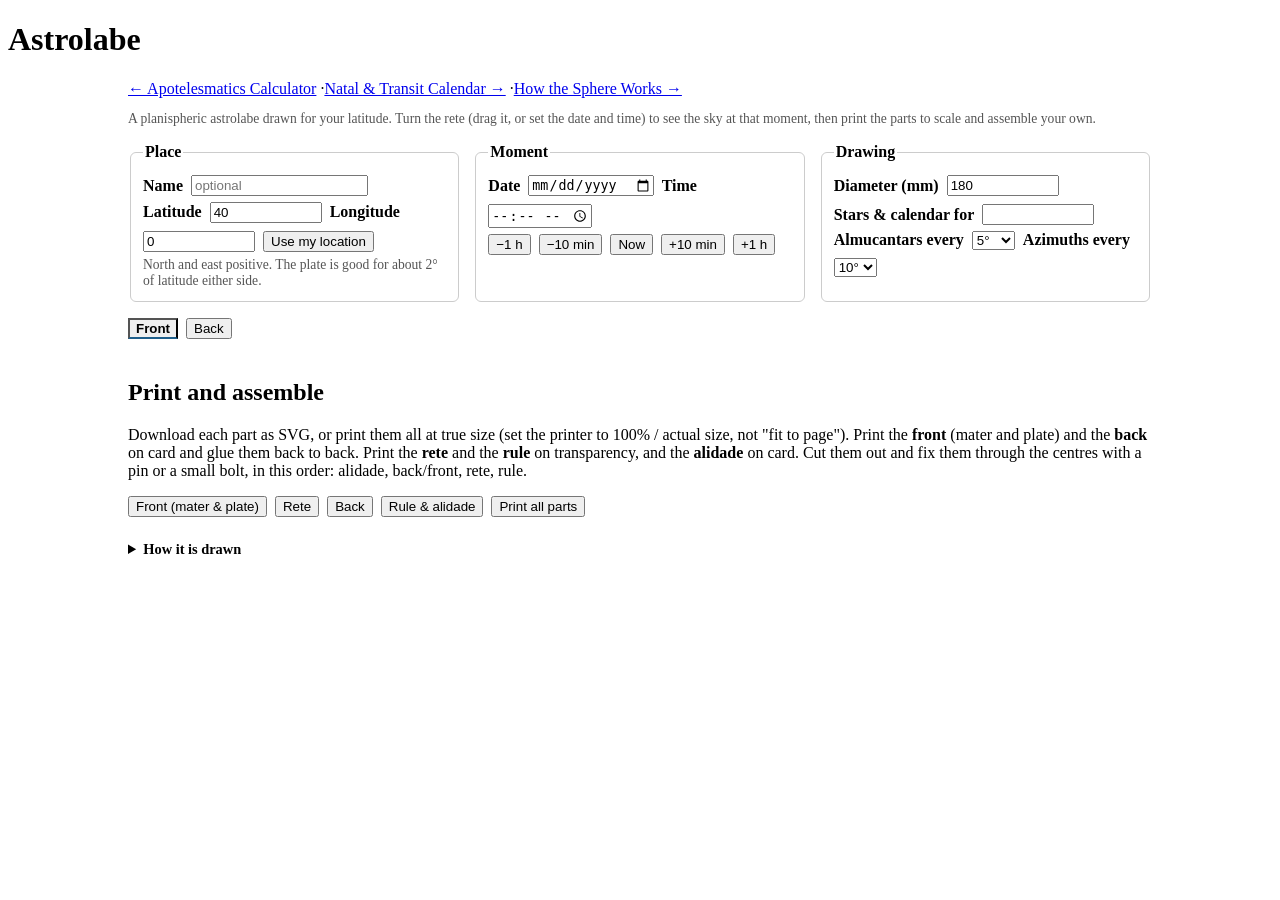
==== astrolabe/index.html @ bc403de6 "Publish site build" ====
<!DOCTYPE html><html lang="en" data-astro-cid-qzdxplf5><head><meta charset="utf-8"><meta name="viewport" content="width=device-width, initial-scale=1"><meta name="generator" content="Astro v7.1.6"><link rel="icon" type="image/svg+xml" href="/Apotelesmatics/icons/icon.svg"><link rel="icon" type="image/png" sizes="192x192" href="/Apotelesmatics/icons/icon-192.png"><link rel="apple-touch-icon" href="/Apotelesmatics/icons/apple-touch-icon.png"><link rel="manifest" href="/Apotelesmatics/manifest.webmanifest"><meta name="theme-color" content="#1e293b"><title>Astrolabe</title><style>.astrolabe-app[data-astro-cid-rc6bcdsf]{max-width:64rem;margin:0 auto;padding:0 1rem 2rem}.app-nav[data-astro-cid-rc6bcdsf]{margin-bottom:.75rem}.attribution[data-astro-cid-rc6bcdsf],.hint[data-astro-cid-rc6bcdsf]{color:#555;font-size:.85rem}#astrolabe-form[data-astro-cid-rc6bcdsf]{flex-wrap:wrap;gap:.75rem;margin:1rem 0;display:flex}fieldset[data-astro-cid-rc6bcdsf]{border:1px solid #ccc;border-radius:6px;flex:18rem;padding:.5rem .75rem}legend[data-astro-cid-rc6bcdsf]{font-weight:700}.field[data-astro-cid-rc6bcdsf]{flex-wrap:wrap;align-items:center;gap:.5rem;margin:.35rem 0;display:flex}.field[data-astro-cid-rc6bcdsf] label[data-astro-cid-rc6bcdsf]{font-weight:600}.field[data-astro-cid-rc6bcdsf] input[data-astro-cid-rc6bcdsf][type=number]{width:6.5rem}.hint[data-astro-cid-rc6bcdsf]{margin:.25rem 0}.viewer[data-astro-cid-rc6bcdsf]{grid-template-columns:minmax(0,1fr) 15rem;align-items:start;gap:1rem;display:grid}.view-tabs[data-astro-cid-rc6bcdsf]{grid-column:1/-1;gap:.5rem;display:flex}.view-tabs[data-astro-cid-rc6bcdsf] button[data-astro-cid-rc6bcdsf][aria-selected=true]{border-bottom:2px solid #1f5f8b;font-weight:700}#astrolabe-mount[data-astro-cid-rc6bcdsf]{touch-action:none;max-width:100%}#astrolabe-mount[data-astro-cid-rc6bcdsf] svg{width:100%;height:auto;display:block}#astrolabe-mount[data-astro-cid-rc6bcdsf]{cursor:grab}#readout[data-astro-cid-rc6bcdsf]{margin:0;font-size:.9rem}#readout[data-astro-cid-rc6bcdsf] dt{margin-top:.4rem;font-weight:600}#readout[data-astro-cid-rc6bcdsf] dd{margin:0;font-family:monospace}@media (width<=48rem){.viewer[data-astro-cid-rc6bcdsf]{grid-template-columns:1fr}}.downloads[data-astro-cid-rc6bcdsf]{margin-top:1.5rem}.method-notes[data-astro-cid-rc6bcdsf]{margin-top:1.5rem;font-size:.9rem}.method-notes[data-astro-cid-rc6bcdsf] summary[data-astro-cid-rc6bcdsf]{cursor:pointer;font-weight:600}#print-mount[data-astro-cid-rc6bcdsf]{display:none}@media print{.astrolabe-app[data-astro-cid-rc6bcdsf]>[data-astro-cid-rc6bcdsf]:not(#print-mount){display:none!important}#print-mount[data-astro-cid-rc6bcdsf]{display:block}#print-mount[data-astro-cid-rc6bcdsf] .print-page{break-after:page;justify-content:center;display:flex}body>h1[data-astro-cid-qzdxplf5]{display:none}}
.app-updates-bar[data-astro-cid-t7mwtut6]{z-index:1000;color:#fff;background:#1e293b;border-radius:8px;align-items:center;gap:12px;max-width:calc(100vw - 32px);padding:10px 14px;font-size:.95rem;display:flex;position:fixed;bottom:16px;left:50%;transform:translate(-50%);box-shadow:0 4px 16px #00000040}.app-updates-bar[data-astro-cid-t7mwtut6][hidden]{display:none}.app-updates-bar[data-astro-cid-t7mwtut6] button[data-astro-cid-t7mwtut6]{cursor:pointer;font:inherit;border:none;border-radius:6px;padding:6px 12px}#app-updates-action[data-astro-cid-t7mwtut6]{color:#1e293b;background:#e8c468;font-weight:600}#app-updates-dismiss[data-astro-cid-t7mwtut6]{color:#fff;background:0 0;padding:2px 6px;font-size:1.2rem;line-height:1}@media print{.app-updates-bar[data-astro-cid-t7mwtut6]{display:none}}
</style></head><body data-astro-cid-qzdxplf5><h1 data-astro-cid-qzdxplf5>Astrolabe</h1><div class="astrolabe-app" data-astro-cid-rc6bcdsf><nav class="app-nav" data-astro-cid-rc6bcdsf><a href="/Apotelesmatics/" data-astro-cid-rc6bcdsf>&larr; Apotelesmatics Calculator</a> ·<a href="/Apotelesmatics/calendar/" data-astro-cid-rc6bcdsf>Natal &amp; Transit Calendar &rarr;</a> ·<a href="/Apotelesmatics/models/" data-astro-cid-rc6bcdsf>How the Sphere Works &rarr;</a></nav><p class="attribution" data-astro-cid-rc6bcdsf>A planispheric astrolabe drawn for your latitude. Turn the rete (drag it, or set the date and time) to see the sky at that moment, then print the parts to scale and assemble your own.</p><form id="astrolabe-form" data-astro-cid-rc6bcdsf><fieldset data-astro-cid-rc6bcdsf><legend data-astro-cid-rc6bcdsf>Place</legend><div class="field" data-astro-cid-rc6bcdsf><label for="place-label" data-astro-cid-rc6bcdsf>Name</label><input type="text" id="place-label" maxlength="40" placeholder="optional" data-astro-cid-rc6bcdsf></div><div class="field" data-astro-cid-rc6bcdsf><label for="latitude" data-astro-cid-rc6bcdsf>Latitude</label><input type="number" id="latitude" min="-75" max="75" step="0.01" value="40" data-astro-cid-rc6bcdsf><label for="longitude" data-astro-cid-rc6bcdsf>Longitude</label><input type="number" id="longitude" min="-180" max="180" step="0.01" value="0" data-astro-cid-rc6bcdsf><button type="button" id="geolocate-btn" data-astro-cid-rc6bcdsf>Use my location</button></div><p class="hint" data-astro-cid-rc6bcdsf>North and east positive. The plate is good for about 2&deg; of latitude either side.</p></fieldset><fieldset data-astro-cid-rc6bcdsf><legend data-astro-cid-rc6bcdsf>Moment</legend><div class="field" data-astro-cid-rc6bcdsf><label for="date-input" data-astro-cid-rc6bcdsf>Date</label><input type="date" id="date-input" data-astro-cid-rc6bcdsf><label for="time-input" data-astro-cid-rc6bcdsf>Time</label><input type="time" id="time-input" step="60" data-astro-cid-rc6bcdsf></div><div class="field" data-astro-cid-rc6bcdsf><button type="button" data-step="-60" data-astro-cid-rc6bcdsf>&minus;1 h</button><button type="button" data-step="-10" data-astro-cid-rc6bcdsf>&minus;10 min</button><button type="button" id="now-btn" data-astro-cid-rc6bcdsf>Now</button><button type="button" data-step="10" data-astro-cid-rc6bcdsf>+10 min</button><button type="button" data-step="60" data-astro-cid-rc6bcdsf>+1 h</button></div><p id="zone-note" class="hint" data-astro-cid-rc6bcdsf></p></fieldset><fieldset data-astro-cid-rc6bcdsf><legend data-astro-cid-rc6bcdsf>Drawing</legend><div class="field" data-astro-cid-rc6bcdsf><label for="diameter" data-astro-cid-rc6bcdsf>Diameter (mm)</label><input type="number" id="diameter" min="100" max="400" step="10" value="180" data-astro-cid-rc6bcdsf><label for="epoch-year" data-astro-cid-rc6bcdsf>Stars &amp; calendar for</label><input type="number" id="epoch-year" min="1" max="9999" step="1" data-astro-cid-rc6bcdsf></div><div class="field" data-astro-cid-rc6bcdsf><label for="almucantar-step" data-astro-cid-rc6bcdsf>Almucantars every</label><select id="almucantar-step" data-astro-cid-rc6bcdsf><option value="2" data-astro-cid-rc6bcdsf>2&deg;</option><option value="5" selected data-astro-cid-rc6bcdsf>5&deg;</option><option value="10" data-astro-cid-rc6bcdsf>10&deg;</option></select><label for="azimuth-step" data-astro-cid-rc6bcdsf>Azimuths every</label><select id="azimuth-step" data-astro-cid-rc6bcdsf><option value="5" data-astro-cid-rc6bcdsf>5&deg;</option><option value="10" selected data-astro-cid-rc6bcdsf>10&deg;</option><option value="15" data-astro-cid-rc6bcdsf>15&deg;</option></select></div></fieldset></form><div class="viewer" data-astro-cid-rc6bcdsf><div class="view-tabs" role="tablist" data-astro-cid-rc6bcdsf><button type="button" role="tab" id="tab-front" aria-selected="true" data-astro-cid-rc6bcdsf>Front</button><button type="button" role="tab" id="tab-back" aria-selected="false" data-astro-cid-rc6bcdsf>Back</button></div><div id="astrolabe-mount" aria-label="Astrolabe" data-astro-cid-rc6bcdsf></div><dl id="readout" data-astro-cid-rc6bcdsf></dl></div><section class="downloads" data-astro-cid-rc6bcdsf><h2 data-astro-cid-rc6bcdsf>Print and assemble</h2><p data-astro-cid-rc6bcdsf>Download each part as SVG, or print them all at true size (set the printer to 100% / actual size, not "fit to page"). Print the <strong data-astro-cid-rc6bcdsf>front</strong> (mater and plate) and the <strong data-astro-cid-rc6bcdsf>back</strong> on card and glue them back to back. Print the <strong data-astro-cid-rc6bcdsf>rete</strong> and the <strong data-astro-cid-rc6bcdsf>rule</strong> on transparency, and the <strong data-astro-cid-rc6bcdsf>alidade</strong> on card. Cut them out and fix them through the centres with a pin or a small bolt, in this order: alidade, back/front, rete, rule.</p><div class="field" data-astro-cid-rc6bcdsf><button type="button" data-part="front" data-astro-cid-rc6bcdsf>Front (mater &amp; plate)</button><button type="button" data-part="rete" data-astro-cid-rc6bcdsf>Rete</button><button type="button" data-part="back" data-astro-cid-rc6bcdsf>Back</button><button type="button" data-part="rule" data-astro-cid-rc6bcdsf>Rule &amp; alidade</button><button type="button" id="print-btn" data-astro-cid-rc6bcdsf>Print all parts</button></div></section><details class="method-notes" data-astro-cid-rc6bcdsf><summary data-astro-cid-rc6bcdsf>How it is drawn</summary><p data-astro-cid-rc6bcdsf>The sky is projected stereographically from the pole you cannot see onto the plane of the equator, as on historical astrolabes: circles stay circles and angles are kept. The plate's edge is the tropic farthest from your pole. On it are the horizon, almucantars (circles of equal altitude), azimuths numbered from north through east, the twilight lines (Sun 6&deg;, 12&deg; and 18&deg; down), and below the horizon the unequal (planetary) hours, traced exactly, not with the classical three-point circles. The limb is marked in hours (noon at the top) and degrees.</p><p data-astro-cid-rc6bcdsf>The rete carries the ecliptic, graduated in longitude and in the Sun's dates for the chosen year, a right-ascension rim, and the traditional fixed stars (the stars of medieval retes and of astrology; the royal and Behenian stars in bold) from the Yale Bright Star Catalogue, carried to the chosen year by proper motion and precession. Southern latitudes get the mirror-image southern astrolabe. The back has an altitude scale, the zodiac and a calendar for the chosen year (the alidade across a date shows the Sun's degree), and a shadow square.</p></details><div id="print-mount" aria-hidden="true" data-astro-cid-rc6bcdsf></div></div><script type="module" src="/Apotelesmatics/_astro/AstrolabeApp.astro_astro_type_script_index_0_lang.BVgfFVw3.js"></script><div id="app-updates-bar" class="app-updates-bar" hidden data-astro-cid-t7mwtut6><span id="app-updates-message" data-astro-cid-t7mwtut6></span><button type="button" id="app-updates-action" data-astro-cid-t7mwtut6></button><button type="button" id="app-updates-dismiss" aria-label="Dismiss" data-astro-cid-t7mwtut6>&times;</button></div><script type="module">var e=document.getElementById(`app-updates-bar`),t=document.getElementById(`app-updates-message`),n=document.getElementById(`app-updates-action`),r=document.getElementById(`app-updates-dismiss`),i=null;function a(r,a,o){t.textContent=r,n.textContent=a,i=o,e.hidden=!1}if(n.addEventListener(`click`,()=>i?.()),r.addEventListener(`click`,()=>{e.hidden=!0}),window.addEventListener(`beforeinstallprompt`,t=>{t.preventDefault();let n=t;a(`Install Apotelesmatics Calculator to use it offline.`,`Install`,()=>{e.hidden=!0,n.prompt()})}),`serviceWorker`in navigator){let e=`/Apotelesmatics/`.replace(/\/?$/,`/`),t=!!navigator.serviceWorker.controller,n=!1;navigator.serviceWorker.addEventListener(`controllerchange`,()=>{!t||n||(n=!0,location.reload())});function r(e){a(`A new version has been downloaded.`,`Reload to update`,()=>e.postMessage(`skipWaiting`))}navigator.serviceWorker.register(`${e}sw.js`,{scope:e}).then(e=>{e.waiting&&t&&r(e.waiting),e.addEventListener(`updatefound`,()=>{let t=e.installing;t?.addEventListener(`statechange`,()=>{t.state===`installed`&&navigator.serviceWorker.controller&&r(t)})}),setInterval(()=>e.update().catch(()=>{}),36e5)}).catch(()=>{})}</script></body></html>
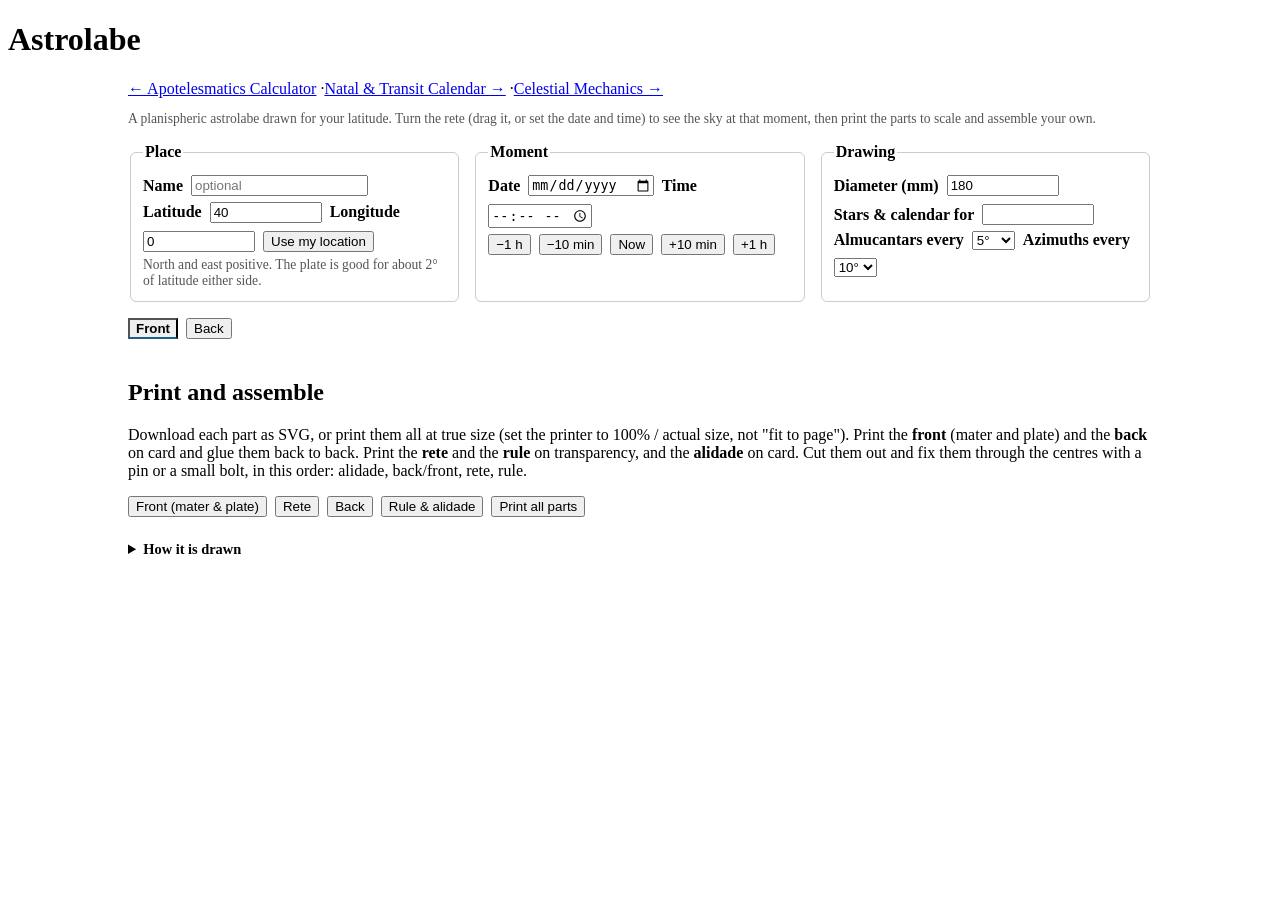
==== commit a19df7b2: "Publish site build" ====
--- a/astrolabe/index.html
+++ b/astrolabe/index.html
@@ -1,3 +1,3 @@
 <!DOCTYPE html><html lang="en" data-astro-cid-qzdxplf5><head><meta charset="utf-8"><meta name="viewport" content="width=device-width, initial-scale=1"><meta name="generator" content="Astro v7.1.6"><link rel="icon" type="image/svg+xml" href="/Apotelesmatics/icons/icon.svg"><link rel="icon" type="image/png" sizes="192x192" href="/Apotelesmatics/icons/icon-192.png"><link rel="apple-touch-icon" href="/Apotelesmatics/icons/apple-touch-icon.png"><link rel="manifest" href="/Apotelesmatics/manifest.webmanifest"><meta name="theme-color" content="#1e293b"><title>Astrolabe</title><style>.astrolabe-app[data-astro-cid-rc6bcdsf]{max-width:64rem;margin:0 auto;padding:0 1rem 2rem}.app-nav[data-astro-cid-rc6bcdsf]{margin-bottom:.75rem}.attribution[data-astro-cid-rc6bcdsf],.hint[data-astro-cid-rc6bcdsf]{color:#555;font-size:.85rem}#astrolabe-form[data-astro-cid-rc6bcdsf]{flex-wrap:wrap;gap:.75rem;margin:1rem 0;display:flex}fieldset[data-astro-cid-rc6bcdsf]{border:1px solid #ccc;border-radius:6px;flex:18rem;padding:.5rem .75rem}legend[data-astro-cid-rc6bcdsf]{font-weight:700}.field[data-astro-cid-rc6bcdsf]{flex-wrap:wrap;align-items:center;gap:.5rem;margin:.35rem 0;display:flex}.field[data-astro-cid-rc6bcdsf] label[data-astro-cid-rc6bcdsf]{font-weight:600}.field[data-astro-cid-rc6bcdsf] input[data-astro-cid-rc6bcdsf][type=number]{width:6.5rem}.hint[data-astro-cid-rc6bcdsf]{margin:.25rem 0}.viewer[data-astro-cid-rc6bcdsf]{grid-template-columns:minmax(0,1fr) 15rem;align-items:start;gap:1rem;display:grid}.view-tabs[data-astro-cid-rc6bcdsf]{grid-column:1/-1;gap:.5rem;display:flex}.view-tabs[data-astro-cid-rc6bcdsf] button[data-astro-cid-rc6bcdsf][aria-selected=true]{border-bottom:2px solid #1f5f8b;font-weight:700}#astrolabe-mount[data-astro-cid-rc6bcdsf]{touch-action:none;max-width:100%}#astrolabe-mount[data-astro-cid-rc6bcdsf] svg{width:100%;height:auto;display:block}#astrolabe-mount[data-astro-cid-rc6bcdsf]{cursor:grab}#readout[data-astro-cid-rc6bcdsf]{margin:0;font-size:.9rem}#readout[data-astro-cid-rc6bcdsf] dt{margin-top:.4rem;font-weight:600}#readout[data-astro-cid-rc6bcdsf] dd{margin:0;font-family:monospace}@media (width<=48rem){.viewer[data-astro-cid-rc6bcdsf]{grid-template-columns:1fr}}.downloads[data-astro-cid-rc6bcdsf]{margin-top:1.5rem}.method-notes[data-astro-cid-rc6bcdsf]{margin-top:1.5rem;font-size:.9rem}.method-notes[data-astro-cid-rc6bcdsf] summary[data-astro-cid-rc6bcdsf]{cursor:pointer;font-weight:600}#print-mount[data-astro-cid-rc6bcdsf]{display:none}@media print{.astrolabe-app[data-astro-cid-rc6bcdsf]>[data-astro-cid-rc6bcdsf]:not(#print-mount){display:none!important}#print-mount[data-astro-cid-rc6bcdsf]{display:block}#print-mount[data-astro-cid-rc6bcdsf] .print-page{break-after:page;justify-content:center;display:flex}body>h1[data-astro-cid-qzdxplf5]{display:none}}
 .app-updates-bar[data-astro-cid-t7mwtut6]{z-index:1000;color:#fff;background:#1e293b;border-radius:8px;align-items:center;gap:12px;max-width:calc(100vw - 32px);padding:10px 14px;font-size:.95rem;display:flex;position:fixed;bottom:16px;left:50%;transform:translate(-50%);box-shadow:0 4px 16px #00000040}.app-updates-bar[data-astro-cid-t7mwtut6][hidden]{display:none}.app-updates-bar[data-astro-cid-t7mwtut6] button[data-astro-cid-t7mwtut6]{cursor:pointer;font:inherit;border:none;border-radius:6px;padding:6px 12px}#app-updates-action[data-astro-cid-t7mwtut6]{color:#1e293b;background:#e8c468;font-weight:600}#app-updates-dismiss[data-astro-cid-t7mwtut6]{color:#fff;background:0 0;padding:2px 6px;font-size:1.2rem;line-height:1}@media print{.app-updates-bar[data-astro-cid-t7mwtut6]{display:none}}
-</style></head><body data-astro-cid-qzdxplf5><h1 data-astro-cid-qzdxplf5>Astrolabe</h1><div class="astrolabe-app" data-astro-cid-rc6bcdsf><nav class="app-nav" data-astro-cid-rc6bcdsf><a href="/Apotelesmatics/" data-astro-cid-rc6bcdsf>&larr; Apotelesmatics Calculator</a> ·<a href="/Apotelesmatics/calendar/" data-astro-cid-rc6bcdsf>Natal &amp; Transit Calendar &rarr;</a> ·<a href="/Apotelesmatics/models/" data-astro-cid-rc6bcdsf>How the Sphere Works &rarr;</a></nav><p class="attribution" data-astro-cid-rc6bcdsf>A planispheric astrolabe drawn for your latitude. Turn the rete (drag it, or set the date and time) to see the sky at that moment, then print the parts to scale and assemble your own.</p><form id="astrolabe-form" data-astro-cid-rc6bcdsf><fieldset data-astro-cid-rc6bcdsf><legend data-astro-cid-rc6bcdsf>Place</legend><div class="field" data-astro-cid-rc6bcdsf><label for="place-label" data-astro-cid-rc6bcdsf>Name</label><input type="text" id="place-label" maxlength="40" placeholder="optional" data-astro-cid-rc6bcdsf></div><div class="field" data-astro-cid-rc6bcdsf><label for="latitude" data-astro-cid-rc6bcdsf>Latitude</label><input type="number" id="latitude" min="-75" max="75" step="0.01" value="40" data-astro-cid-rc6bcdsf><label for="longitude" data-astro-cid-rc6bcdsf>Longitude</label><input type="number" id="longitude" min="-180" max="180" step="0.01" value="0" data-astro-cid-rc6bcdsf><button type="button" id="geolocate-btn" data-astro-cid-rc6bcdsf>Use my location</button></div><p class="hint" data-astro-cid-rc6bcdsf>North and east positive. The plate is good for about 2&deg; of latitude either side.</p></fieldset><fieldset data-astro-cid-rc6bcdsf><legend data-astro-cid-rc6bcdsf>Moment</legend><div class="field" data-astro-cid-rc6bcdsf><label for="date-input" data-astro-cid-rc6bcdsf>Date</label><input type="date" id="date-input" data-astro-cid-rc6bcdsf><label for="time-input" data-astro-cid-rc6bcdsf>Time</label><input type="time" id="time-input" step="60" data-astro-cid-rc6bcdsf></div><div class="field" data-astro-cid-rc6bcdsf><button type="button" data-step="-60" data-astro-cid-rc6bcdsf>&minus;1 h</button><button type="button" data-step="-10" data-astro-cid-rc6bcdsf>&minus;10 min</button><button type="button" id="now-btn" data-astro-cid-rc6bcdsf>Now</button><button type="button" data-step="10" data-astro-cid-rc6bcdsf>+10 min</button><button type="button" data-step="60" data-astro-cid-rc6bcdsf>+1 h</button></div><p id="zone-note" class="hint" data-astro-cid-rc6bcdsf></p></fieldset><fieldset data-astro-cid-rc6bcdsf><legend data-astro-cid-rc6bcdsf>Drawing</legend><div class="field" data-astro-cid-rc6bcdsf><label for="diameter" data-astro-cid-rc6bcdsf>Diameter (mm)</label><input type="number" id="diameter" min="100" max="400" step="10" value="180" data-astro-cid-rc6bcdsf><label for="epoch-year" data-astro-cid-rc6bcdsf>Stars &amp; calendar for</label><input type="number" id="epoch-year" min="1" max="9999" step="1" data-astro-cid-rc6bcdsf></div><div class="field" data-astro-cid-rc6bcdsf><label for="almucantar-step" data-astro-cid-rc6bcdsf>Almucantars every</label><select id="almucantar-step" data-astro-cid-rc6bcdsf><option value="2" data-astro-cid-rc6bcdsf>2&deg;</option><option value="5" selected data-astro-cid-rc6bcdsf>5&deg;</option><option value="10" data-astro-cid-rc6bcdsf>10&deg;</option></select><label for="azimuth-step" data-astro-cid-rc6bcdsf>Azimuths every</label><select id="azimuth-step" data-astro-cid-rc6bcdsf><option value="5" data-astro-cid-rc6bcdsf>5&deg;</option><option value="10" selected data-astro-cid-rc6bcdsf>10&deg;</option><option value="15" data-astro-cid-rc6bcdsf>15&deg;</option></select></div></fieldset></form><div class="viewer" data-astro-cid-rc6bcdsf><div class="view-tabs" role="tablist" data-astro-cid-rc6bcdsf><button type="button" role="tab" id="tab-front" aria-selected="true" data-astro-cid-rc6bcdsf>Front</button><button type="button" role="tab" id="tab-back" aria-selected="false" data-astro-cid-rc6bcdsf>Back</button></div><div id="astrolabe-mount" aria-label="Astrolabe" data-astro-cid-rc6bcdsf></div><dl id="readout" data-astro-cid-rc6bcdsf></dl></div><section class="downloads" data-astro-cid-rc6bcdsf><h2 data-astro-cid-rc6bcdsf>Print and assemble</h2><p data-astro-cid-rc6bcdsf>Download each part as SVG, or print them all at true size (set the printer to 100% / actual size, not "fit to page"). Print the <strong data-astro-cid-rc6bcdsf>front</strong> (mater and plate) and the <strong data-astro-cid-rc6bcdsf>back</strong> on card and glue them back to back. Print the <strong data-astro-cid-rc6bcdsf>rete</strong> and the <strong data-astro-cid-rc6bcdsf>rule</strong> on transparency, and the <strong data-astro-cid-rc6bcdsf>alidade</strong> on card. Cut them out and fix them through the centres with a pin or a small bolt, in this order: alidade, back/front, rete, rule.</p><div class="field" data-astro-cid-rc6bcdsf><button type="button" data-part="front" data-astro-cid-rc6bcdsf>Front (mater &amp; plate)</button><button type="button" data-part="rete" data-astro-cid-rc6bcdsf>Rete</button><button type="button" data-part="back" data-astro-cid-rc6bcdsf>Back</button><button type="button" data-part="rule" data-astro-cid-rc6bcdsf>Rule &amp; alidade</button><button type="button" id="print-btn" data-astro-cid-rc6bcdsf>Print all parts</button></div></section><details class="method-notes" data-astro-cid-rc6bcdsf><summary data-astro-cid-rc6bcdsf>How it is drawn</summary><p data-astro-cid-rc6bcdsf>The sky is projected stereographically from the pole you cannot see onto the plane of the equator, as on historical astrolabes: circles stay circles and angles are kept. The plate's edge is the tropic farthest from your pole. On it are the horizon, almucantars (circles of equal altitude), azimuths numbered from north through east, the twilight lines (Sun 6&deg;, 12&deg; and 18&deg; down), and below the horizon the unequal (planetary) hours, traced exactly, not with the classical three-point circles. The limb is marked in hours (noon at the top) and degrees.</p><p data-astro-cid-rc6bcdsf>The rete carries the ecliptic, graduated in longitude and in the Sun's dates for the chosen year, a right-ascension rim, and the traditional fixed stars (the stars of medieval retes and of astrology; the royal and Behenian stars in bold) from the Yale Bright Star Catalogue, carried to the chosen year by proper motion and precession. Southern latitudes get the mirror-image southern astrolabe. The back has an altitude scale, the zodiac and a calendar for the chosen year (the alidade across a date shows the Sun's degree), and a shadow square.</p></details><div id="print-mount" aria-hidden="true" data-astro-cid-rc6bcdsf></div></div><script type="module" src="/Apotelesmatics/_astro/AstrolabeApp.astro_astro_type_script_index_0_lang.BVgfFVw3.js"></script><div id="app-updates-bar" class="app-updates-bar" hidden data-astro-cid-t7mwtut6><span id="app-updates-message" data-astro-cid-t7mwtut6></span><button type="button" id="app-updates-action" data-astro-cid-t7mwtut6></button><button type="button" id="app-updates-dismiss" aria-label="Dismiss" data-astro-cid-t7mwtut6>&times;</button></div><script type="module">var e=document.getElementById(`app-updates-bar`),t=document.getElementById(`app-updates-message`),n=document.getElementById(`app-updates-action`),r=document.getElementById(`app-updates-dismiss`),i=null;function a(r,a,o){t.textContent=r,n.textContent=a,i=o,e.hidden=!1}if(n.addEventListener(`click`,()=>i?.()),r.addEventListener(`click`,()=>{e.hidden=!0}),window.addEventListener(`beforeinstallprompt`,t=>{t.preventDefault();let n=t;a(`Install Apotelesmatics Calculator to use it offline.`,`Install`,()=>{e.hidden=!0,n.prompt()})}),`serviceWorker`in navigator){let e=`/Apotelesmatics/`.replace(/\/?$/,`/`),t=!!navigator.serviceWorker.controller,n=!1;navigator.serviceWorker.addEventListener(`controllerchange`,()=>{!t||n||(n=!0,location.reload())});function r(e){a(`A new version has been downloaded.`,`Reload to update`,()=>e.postMessage(`skipWaiting`))}navigator.serviceWorker.register(`${e}sw.js`,{scope:e}).then(e=>{e.waiting&&t&&r(e.waiting),e.addEventListener(`updatefound`,()=>{let t=e.installing;t?.addEventListener(`statechange`,()=>{t.state===`installed`&&navigator.serviceWorker.controller&&r(t)})}),setInterval(()=>e.update().catch(()=>{}),36e5)}).catch(()=>{})}</script></body></html>+</style></head><body data-astro-cid-qzdxplf5><h1 data-astro-cid-qzdxplf5>Astrolabe</h1><div class="astrolabe-app" data-astro-cid-rc6bcdsf><nav class="app-nav" data-astro-cid-rc6bcdsf><a href="/Apotelesmatics/" data-astro-cid-rc6bcdsf>&larr; Apotelesmatics Calculator</a> ·<a href="/Apotelesmatics/calendar/" data-astro-cid-rc6bcdsf>Natal &amp; Transit Calendar &rarr;</a> ·<a href="/Apotelesmatics/models/" data-astro-cid-rc6bcdsf>Celestial Mechanics &rarr;</a></nav><p class="attribution" data-astro-cid-rc6bcdsf>A planispheric astrolabe drawn for your latitude. Turn the rete (drag it, or set the date and time) to see the sky at that moment, then print the parts to scale and assemble your own.</p><form id="astrolabe-form" data-astro-cid-rc6bcdsf><fieldset data-astro-cid-rc6bcdsf><legend data-astro-cid-rc6bcdsf>Place</legend><div class="field" data-astro-cid-rc6bcdsf><label for="place-label" data-astro-cid-rc6bcdsf>Name</label><input type="text" id="place-label" maxlength="40" placeholder="optional" data-astro-cid-rc6bcdsf></div><div class="field" data-astro-cid-rc6bcdsf><label for="latitude" data-astro-cid-rc6bcdsf>Latitude</label><input type="number" id="latitude" min="-75" max="75" step="0.01" value="40" data-astro-cid-rc6bcdsf><label for="longitude" data-astro-cid-rc6bcdsf>Longitude</label><input type="number" id="longitude" min="-180" max="180" step="0.01" value="0" data-astro-cid-rc6bcdsf><button type="button" id="geolocate-btn" data-astro-cid-rc6bcdsf>Use my location</button></div><p class="hint" data-astro-cid-rc6bcdsf>North and east positive. The plate is good for about 2&deg; of latitude either side.</p></fieldset><fieldset data-astro-cid-rc6bcdsf><legend data-astro-cid-rc6bcdsf>Moment</legend><div class="field" data-astro-cid-rc6bcdsf><label for="date-input" data-astro-cid-rc6bcdsf>Date</label><input type="date" id="date-input" data-astro-cid-rc6bcdsf><label for="time-input" data-astro-cid-rc6bcdsf>Time</label><input type="time" id="time-input" step="60" data-astro-cid-rc6bcdsf></div><div class="field" data-astro-cid-rc6bcdsf><button type="button" data-step="-60" data-astro-cid-rc6bcdsf>&minus;1 h</button><button type="button" data-step="-10" data-astro-cid-rc6bcdsf>&minus;10 min</button><button type="button" id="now-btn" data-astro-cid-rc6bcdsf>Now</button><button type="button" data-step="10" data-astro-cid-rc6bcdsf>+10 min</button><button type="button" data-step="60" data-astro-cid-rc6bcdsf>+1 h</button></div><p id="zone-note" class="hint" data-astro-cid-rc6bcdsf></p></fieldset><fieldset data-astro-cid-rc6bcdsf><legend data-astro-cid-rc6bcdsf>Drawing</legend><div class="field" data-astro-cid-rc6bcdsf><label for="diameter" data-astro-cid-rc6bcdsf>Diameter (mm)</label><input type="number" id="diameter" min="100" max="400" step="10" value="180" data-astro-cid-rc6bcdsf><label for="epoch-year" data-astro-cid-rc6bcdsf>Stars &amp; calendar for</label><input type="number" id="epoch-year" min="1" max="9999" step="1" data-astro-cid-rc6bcdsf></div><div class="field" data-astro-cid-rc6bcdsf><label for="almucantar-step" data-astro-cid-rc6bcdsf>Almucantars every</label><select id="almucantar-step" data-astro-cid-rc6bcdsf><option value="2" data-astro-cid-rc6bcdsf>2&deg;</option><option value="5" selected data-astro-cid-rc6bcdsf>5&deg;</option><option value="10" data-astro-cid-rc6bcdsf>10&deg;</option></select><label for="azimuth-step" data-astro-cid-rc6bcdsf>Azimuths every</label><select id="azimuth-step" data-astro-cid-rc6bcdsf><option value="5" data-astro-cid-rc6bcdsf>5&deg;</option><option value="10" selected data-astro-cid-rc6bcdsf>10&deg;</option><option value="15" data-astro-cid-rc6bcdsf>15&deg;</option></select></div></fieldset></form><div class="viewer" data-astro-cid-rc6bcdsf><div class="view-tabs" role="tablist" data-astro-cid-rc6bcdsf><button type="button" role="tab" id="tab-front" aria-selected="true" data-astro-cid-rc6bcdsf>Front</button><button type="button" role="tab" id="tab-back" aria-selected="false" data-astro-cid-rc6bcdsf>Back</button></div><div id="astrolabe-mount" aria-label="Astrolabe" data-astro-cid-rc6bcdsf></div><dl id="readout" data-astro-cid-rc6bcdsf></dl></div><section class="downloads" data-astro-cid-rc6bcdsf><h2 data-astro-cid-rc6bcdsf>Print and assemble</h2><p data-astro-cid-rc6bcdsf>Download each part as SVG, or print them all at true size (set the printer to 100% / actual size, not "fit to page"). Print the <strong data-astro-cid-rc6bcdsf>front</strong> (mater and plate) and the <strong data-astro-cid-rc6bcdsf>back</strong> on card and glue them back to back. Print the <strong data-astro-cid-rc6bcdsf>rete</strong> and the <strong data-astro-cid-rc6bcdsf>rule</strong> on transparency, and the <strong data-astro-cid-rc6bcdsf>alidade</strong> on card. Cut them out and fix them through the centres with a pin or a small bolt, in this order: alidade, back/front, rete, rule.</p><div class="field" data-astro-cid-rc6bcdsf><button type="button" data-part="front" data-astro-cid-rc6bcdsf>Front (mater &amp; plate)</button><button type="button" data-part="rete" data-astro-cid-rc6bcdsf>Rete</button><button type="button" data-part="back" data-astro-cid-rc6bcdsf>Back</button><button type="button" data-part="rule" data-astro-cid-rc6bcdsf>Rule &amp; alidade</button><button type="button" id="print-btn" data-astro-cid-rc6bcdsf>Print all parts</button></div></section><details class="method-notes" data-astro-cid-rc6bcdsf><summary data-astro-cid-rc6bcdsf>How it is drawn</summary><p data-astro-cid-rc6bcdsf>The sky is projected stereographically from the pole you cannot see onto the plane of the equator, as on historical astrolabes: circles stay circles and angles are kept. The plate's edge is the tropic farthest from your pole. On it are the horizon, almucantars (circles of equal altitude), azimuths numbered from north through east, the twilight lines (Sun 6&deg;, 12&deg; and 18&deg; down), and below the horizon the unequal (planetary) hours, traced exactly, not with the classical three-point circles. The limb is marked in hours (noon at the top) and degrees.</p><p data-astro-cid-rc6bcdsf>The rete carries the ecliptic, graduated in longitude and in the Sun's dates for the chosen year, a right-ascension rim, and the traditional fixed stars (the stars of medieval retes and of astrology; the royal and Behenian stars in bold) from the Yale Bright Star Catalogue, carried to the chosen year by proper motion and precession. Southern latitudes get the mirror-image southern astrolabe. The back has an altitude scale, the zodiac and a calendar for the chosen year (the alidade across a date shows the Sun's degree), and a shadow square.</p></details><div id="print-mount" aria-hidden="true" data-astro-cid-rc6bcdsf></div></div><script type="module" src="/Apotelesmatics/_astro/AstrolabeApp.astro_astro_type_script_index_0_lang.CYJvhtPP.js"></script><div id="app-updates-bar" class="app-updates-bar" hidden data-astro-cid-t7mwtut6><span id="app-updates-message" data-astro-cid-t7mwtut6></span><button type="button" id="app-updates-action" data-astro-cid-t7mwtut6></button><button type="button" id="app-updates-dismiss" aria-label="Dismiss" data-astro-cid-t7mwtut6>&times;</button></div><script type="module">var e=document.getElementById(`app-updates-bar`),t=document.getElementById(`app-updates-message`),n=document.getElementById(`app-updates-action`),r=document.getElementById(`app-updates-dismiss`),i=null;function a(r,a,o){t.textContent=r,n.textContent=a,i=o,e.hidden=!1}if(n.addEventListener(`click`,()=>i?.()),r.addEventListener(`click`,()=>{e.hidden=!0}),window.addEventListener(`beforeinstallprompt`,t=>{t.preventDefault();let n=t;a(`Install Apotelesmatics Calculator to use it offline.`,`Install`,()=>{e.hidden=!0,n.prompt()})}),`serviceWorker`in navigator){let e=`/Apotelesmatics/`.replace(/\/?$/,`/`),t=!!navigator.serviceWorker.controller,n=!1;navigator.serviceWorker.addEventListener(`controllerchange`,()=>{!t||n||(n=!0,location.reload())});function r(e){a(`A new version has been downloaded.`,`Reload to update`,()=>e.postMessage(`skipWaiting`))}navigator.serviceWorker.register(`${e}sw.js`,{scope:e}).then(e=>{e.waiting&&t&&r(e.waiting),e.addEventListener(`updatefound`,()=>{let t=e.installing;t?.addEventListener(`statechange`,()=>{t.state===`installed`&&navigator.serviceWorker.controller&&r(t)})}),setInterval(()=>e.update().catch(()=>{}),36e5)}).catch(()=>{})}</script></body></html>
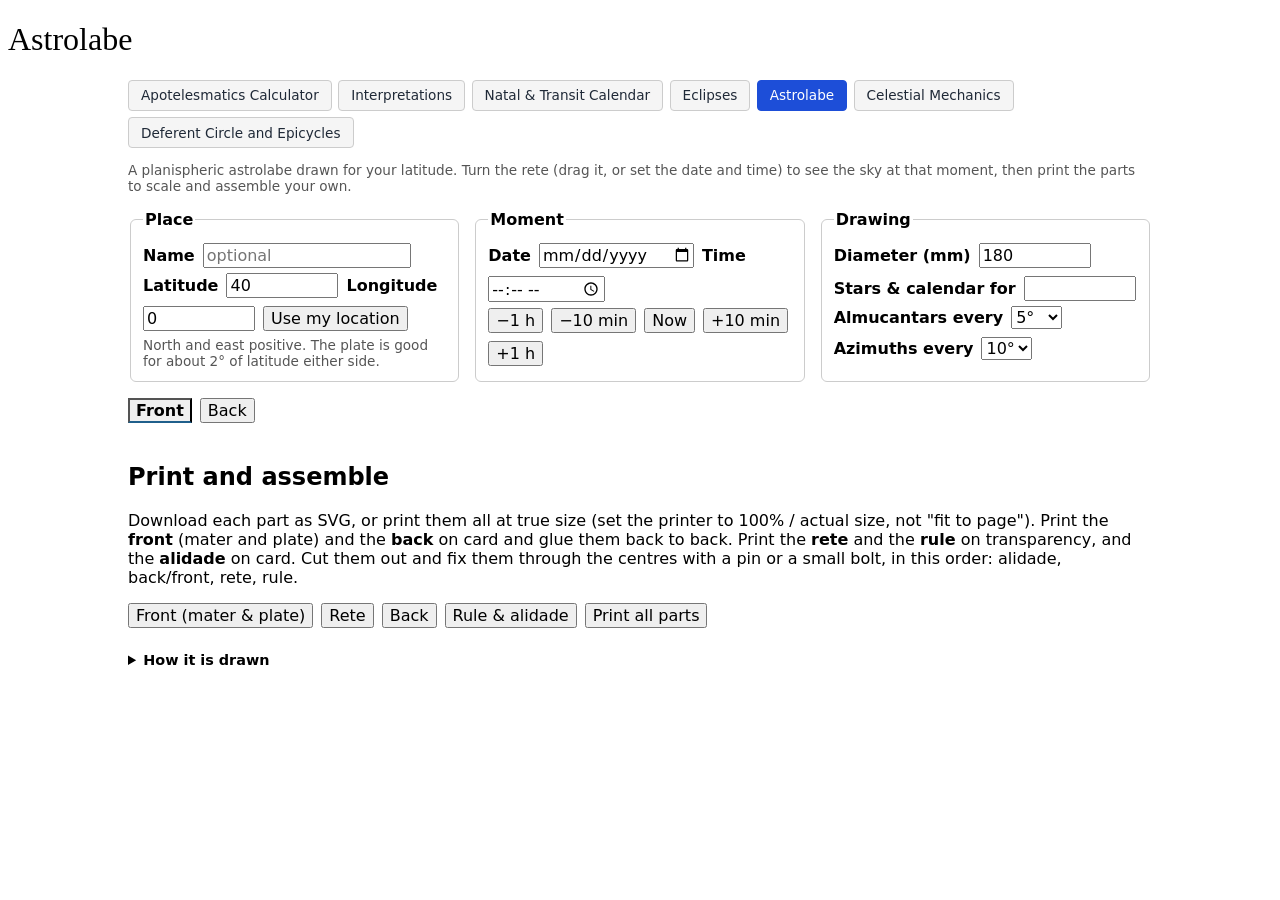
==== commit e66a8126: "Publish site build" ====
--- a/astrolabe/index.html
+++ b/astrolabe/index.html
@@ -1,3 +1,3 @@
-<!DOCTYPE html><html lang="en" data-astro-cid-qzdxplf5><head><meta charset="utf-8"><meta name="viewport" content="width=device-width, initial-scale=1"><meta name="generator" content="Astro v7.1.6"><link rel="icon" type="image/svg+xml" href="/Apotelesmatics/icons/icon.svg"><link rel="icon" type="image/png" sizes="192x192" href="/Apotelesmatics/icons/icon-192.png"><link rel="apple-touch-icon" href="/Apotelesmatics/icons/apple-touch-icon.png"><link rel="manifest" href="/Apotelesmatics/manifest.webmanifest"><meta name="theme-color" content="#1e293b"><title>Astrolabe</title><style>.astrolabe-app[data-astro-cid-rc6bcdsf]{max-width:64rem;margin:0 auto;padding:0 1rem 2rem}.app-nav[data-astro-cid-rc6bcdsf]{margin-bottom:.75rem}.attribution[data-astro-cid-rc6bcdsf],.hint[data-astro-cid-rc6bcdsf]{color:#555;font-size:.85rem}#astrolabe-form[data-astro-cid-rc6bcdsf]{flex-wrap:wrap;gap:.75rem;margin:1rem 0;display:flex}fieldset[data-astro-cid-rc6bcdsf]{border:1px solid #ccc;border-radius:6px;flex:18rem;padding:.5rem .75rem}legend[data-astro-cid-rc6bcdsf]{font-weight:700}.field[data-astro-cid-rc6bcdsf]{flex-wrap:wrap;align-items:center;gap:.5rem;margin:.35rem 0;display:flex}.field[data-astro-cid-rc6bcdsf] label[data-astro-cid-rc6bcdsf]{font-weight:600}.field[data-astro-cid-rc6bcdsf] input[data-astro-cid-rc6bcdsf][type=number]{width:6.5rem}.hint[data-astro-cid-rc6bcdsf]{margin:.25rem 0}.viewer[data-astro-cid-rc6bcdsf]{grid-template-columns:minmax(0,1fr) 15rem;align-items:start;gap:1rem;display:grid}.view-tabs[data-astro-cid-rc6bcdsf]{grid-column:1/-1;gap:.5rem;display:flex}.view-tabs[data-astro-cid-rc6bcdsf] button[data-astro-cid-rc6bcdsf][aria-selected=true]{border-bottom:2px solid #1f5f8b;font-weight:700}#astrolabe-mount[data-astro-cid-rc6bcdsf]{touch-action:none;max-width:100%}#astrolabe-mount[data-astro-cid-rc6bcdsf] svg{width:100%;height:auto;display:block}#astrolabe-mount[data-astro-cid-rc6bcdsf]{cursor:grab}#readout[data-astro-cid-rc6bcdsf]{margin:0;font-size:.9rem}#readout[data-astro-cid-rc6bcdsf] dt{margin-top:.4rem;font-weight:600}#readout[data-astro-cid-rc6bcdsf] dd{margin:0;font-family:monospace}@media (width<=48rem){.viewer[data-astro-cid-rc6bcdsf]{grid-template-columns:1fr}}.downloads[data-astro-cid-rc6bcdsf]{margin-top:1.5rem}.method-notes[data-astro-cid-rc6bcdsf]{margin-top:1.5rem;font-size:.9rem}.method-notes[data-astro-cid-rc6bcdsf] summary[data-astro-cid-rc6bcdsf]{cursor:pointer;font-weight:600}#print-mount[data-astro-cid-rc6bcdsf]{display:none}@media print{.astrolabe-app[data-astro-cid-rc6bcdsf]>[data-astro-cid-rc6bcdsf]:not(#print-mount){display:none!important}#print-mount[data-astro-cid-rc6bcdsf]{display:block}#print-mount[data-astro-cid-rc6bcdsf] .print-page{break-after:page;justify-content:center;display:flex}body>h1[data-astro-cid-qzdxplf5]{display:none}}
-.app-updates-bar[data-astro-cid-t7mwtut6]{z-index:1000;color:#fff;background:#1e293b;border-radius:8px;align-items:center;gap:12px;max-width:calc(100vw - 32px);padding:10px 14px;font-size:.95rem;display:flex;position:fixed;bottom:16px;left:50%;transform:translate(-50%);box-shadow:0 4px 16px #00000040}.app-updates-bar[data-astro-cid-t7mwtut6][hidden]{display:none}.app-updates-bar[data-astro-cid-t7mwtut6] button[data-astro-cid-t7mwtut6]{cursor:pointer;font:inherit;border:none;border-radius:6px;padding:6px 12px}#app-updates-action[data-astro-cid-t7mwtut6]{color:#1e293b;background:#e8c468;font-weight:600}#app-updates-dismiss[data-astro-cid-t7mwtut6]{color:#fff;background:0 0;padding:2px 6px;font-size:1.2rem;line-height:1}@media print{.app-updates-bar[data-astro-cid-t7mwtut6]{display:none}}
-</style></head><body data-astro-cid-qzdxplf5><h1 data-astro-cid-qzdxplf5>Astrolabe</h1><div class="astrolabe-app" data-astro-cid-rc6bcdsf><nav class="app-nav" data-astro-cid-rc6bcdsf><a href="/Apotelesmatics/" data-astro-cid-rc6bcdsf>&larr; Apotelesmatics Calculator</a> ·<a href="/Apotelesmatics/calendar/" data-astro-cid-rc6bcdsf>Natal &amp; Transit Calendar &rarr;</a> ·<a href="/Apotelesmatics/models/" data-astro-cid-rc6bcdsf>Celestial Mechanics &rarr;</a></nav><p class="attribution" data-astro-cid-rc6bcdsf>A planispheric astrolabe drawn for your latitude. Turn the rete (drag it, or set the date and time) to see the sky at that moment, then print the parts to scale and assemble your own.</p><form id="astrolabe-form" data-astro-cid-rc6bcdsf><fieldset data-astro-cid-rc6bcdsf><legend data-astro-cid-rc6bcdsf>Place</legend><div class="field" data-astro-cid-rc6bcdsf><label for="place-label" data-astro-cid-rc6bcdsf>Name</label><input type="text" id="place-label" maxlength="40" placeholder="optional" data-astro-cid-rc6bcdsf></div><div class="field" data-astro-cid-rc6bcdsf><label for="latitude" data-astro-cid-rc6bcdsf>Latitude</label><input type="number" id="latitude" min="-75" max="75" step="0.01" value="40" data-astro-cid-rc6bcdsf><label for="longitude" data-astro-cid-rc6bcdsf>Longitude</label><input type="number" id="longitude" min="-180" max="180" step="0.01" value="0" data-astro-cid-rc6bcdsf><button type="button" id="geolocate-btn" data-astro-cid-rc6bcdsf>Use my location</button></div><p class="hint" data-astro-cid-rc6bcdsf>North and east positive. The plate is good for about 2&deg; of latitude either side.</p></fieldset><fieldset data-astro-cid-rc6bcdsf><legend data-astro-cid-rc6bcdsf>Moment</legend><div class="field" data-astro-cid-rc6bcdsf><label for="date-input" data-astro-cid-rc6bcdsf>Date</label><input type="date" id="date-input" data-astro-cid-rc6bcdsf><label for="time-input" data-astro-cid-rc6bcdsf>Time</label><input type="time" id="time-input" step="60" data-astro-cid-rc6bcdsf></div><div class="field" data-astro-cid-rc6bcdsf><button type="button" data-step="-60" data-astro-cid-rc6bcdsf>&minus;1 h</button><button type="button" data-step="-10" data-astro-cid-rc6bcdsf>&minus;10 min</button><button type="button" id="now-btn" data-astro-cid-rc6bcdsf>Now</button><button type="button" data-step="10" data-astro-cid-rc6bcdsf>+10 min</button><button type="button" data-step="60" data-astro-cid-rc6bcdsf>+1 h</button></div><p id="zone-note" class="hint" data-astro-cid-rc6bcdsf></p></fieldset><fieldset data-astro-cid-rc6bcdsf><legend data-astro-cid-rc6bcdsf>Drawing</legend><div class="field" data-astro-cid-rc6bcdsf><label for="diameter" data-astro-cid-rc6bcdsf>Diameter (mm)</label><input type="number" id="diameter" min="100" max="400" step="10" value="180" data-astro-cid-rc6bcdsf><label for="epoch-year" data-astro-cid-rc6bcdsf>Stars &amp; calendar for</label><input type="number" id="epoch-year" min="1" max="9999" step="1" data-astro-cid-rc6bcdsf></div><div class="field" data-astro-cid-rc6bcdsf><label for="almucantar-step" data-astro-cid-rc6bcdsf>Almucantars every</label><select id="almucantar-step" data-astro-cid-rc6bcdsf><option value="2" data-astro-cid-rc6bcdsf>2&deg;</option><option value="5" selected data-astro-cid-rc6bcdsf>5&deg;</option><option value="10" data-astro-cid-rc6bcdsf>10&deg;</option></select><label for="azimuth-step" data-astro-cid-rc6bcdsf>Azimuths every</label><select id="azimuth-step" data-astro-cid-rc6bcdsf><option value="5" data-astro-cid-rc6bcdsf>5&deg;</option><option value="10" selected data-astro-cid-rc6bcdsf>10&deg;</option><option value="15" data-astro-cid-rc6bcdsf>15&deg;</option></select></div></fieldset></form><div class="viewer" data-astro-cid-rc6bcdsf><div class="view-tabs" role="tablist" data-astro-cid-rc6bcdsf><button type="button" role="tab" id="tab-front" aria-selected="true" data-astro-cid-rc6bcdsf>Front</button><button type="button" role="tab" id="tab-back" aria-selected="false" data-astro-cid-rc6bcdsf>Back</button></div><div id="astrolabe-mount" aria-label="Astrolabe" data-astro-cid-rc6bcdsf></div><dl id="readout" data-astro-cid-rc6bcdsf></dl></div><section class="downloads" data-astro-cid-rc6bcdsf><h2 data-astro-cid-rc6bcdsf>Print and assemble</h2><p data-astro-cid-rc6bcdsf>Download each part as SVG, or print them all at true size (set the printer to 100% / actual size, not "fit to page"). Print the <strong data-astro-cid-rc6bcdsf>front</strong> (mater and plate) and the <strong data-astro-cid-rc6bcdsf>back</strong> on card and glue them back to back. Print the <strong data-astro-cid-rc6bcdsf>rete</strong> and the <strong data-astro-cid-rc6bcdsf>rule</strong> on transparency, and the <strong data-astro-cid-rc6bcdsf>alidade</strong> on card. Cut them out and fix them through the centres with a pin or a small bolt, in this order: alidade, back/front, rete, rule.</p><div class="field" data-astro-cid-rc6bcdsf><button type="button" data-part="front" data-astro-cid-rc6bcdsf>Front (mater &amp; plate)</button><button type="button" data-part="rete" data-astro-cid-rc6bcdsf>Rete</button><button type="button" data-part="back" data-astro-cid-rc6bcdsf>Back</button><button type="button" data-part="rule" data-astro-cid-rc6bcdsf>Rule &amp; alidade</button><button type="button" id="print-btn" data-astro-cid-rc6bcdsf>Print all parts</button></div></section><details class="method-notes" data-astro-cid-rc6bcdsf><summary data-astro-cid-rc6bcdsf>How it is drawn</summary><p data-astro-cid-rc6bcdsf>The sky is projected stereographically from the pole you cannot see onto the plane of the equator, as on historical astrolabes: circles stay circles and angles are kept. The plate's edge is the tropic farthest from your pole. On it are the horizon, almucantars (circles of equal altitude), azimuths numbered from north through east, the twilight lines (Sun 6&deg;, 12&deg; and 18&deg; down), and below the horizon the unequal (planetary) hours, traced exactly, not with the classical three-point circles. The limb is marked in hours (noon at the top) and degrees.</p><p data-astro-cid-rc6bcdsf>The rete carries the ecliptic, graduated in longitude and in the Sun's dates for the chosen year, a right-ascension rim, and the traditional fixed stars (the stars of medieval retes and of astrology; the royal and Behenian stars in bold) from the Yale Bright Star Catalogue, carried to the chosen year by proper motion and precession. Southern latitudes get the mirror-image southern astrolabe. The back has an altitude scale, the zodiac and a calendar for the chosen year (the alidade across a date shows the Sun's degree), and a shadow square.</p></details><div id="print-mount" aria-hidden="true" data-astro-cid-rc6bcdsf></div></div><script type="module" src="/Apotelesmatics/_astro/AstrolabeApp.astro_astro_type_script_index_0_lang.CYJvhtPP.js"></script><div id="app-updates-bar" class="app-updates-bar" hidden data-astro-cid-t7mwtut6><span id="app-updates-message" data-astro-cid-t7mwtut6></span><button type="button" id="app-updates-action" data-astro-cid-t7mwtut6></button><button type="button" id="app-updates-dismiss" aria-label="Dismiss" data-astro-cid-t7mwtut6>&times;</button></div><script type="module">var e=document.getElementById(`app-updates-bar`),t=document.getElementById(`app-updates-message`),n=document.getElementById(`app-updates-action`),r=document.getElementById(`app-updates-dismiss`),i=null;function a(r,a,o){t.textContent=r,n.textContent=a,i=o,e.hidden=!1}if(n.addEventListener(`click`,()=>i?.()),r.addEventListener(`click`,()=>{e.hidden=!0}),window.addEventListener(`beforeinstallprompt`,t=>{t.preventDefault();let n=t;a(`Install Apotelesmatics Calculator to use it offline.`,`Install`,()=>{e.hidden=!0,n.prompt()})}),`serviceWorker`in navigator){let e=`/Apotelesmatics/`.replace(/\/?$/,`/`),t=!!navigator.serviceWorker.controller,n=!1;navigator.serviceWorker.addEventListener(`controllerchange`,()=>{!t||n||(n=!0,location.reload())});function r(e){a(`A new version has been downloaded.`,`Reload to update`,()=>e.postMessage(`skipWaiting`))}navigator.serviceWorker.register(`${e}sw.js`,{scope:e}).then(e=>{e.waiting&&t&&r(e.waiting),e.addEventListener(`updatefound`,()=>{let t=e.installing;t?.addEventListener(`statechange`,()=>{t.state===`installed`&&navigator.serviceWorker.controller&&r(t)})}),setInterval(()=>e.update().catch(()=>{}),36e5)}).catch(()=>{})}</script></body></html>+<!DOCTYPE html><html lang="en" data-astro-cid-qzdxplf5><head><meta charset="utf-8"><meta name="viewport" content="width=device-width, initial-scale=1"><meta name="generator" content="Astro v7.1.6"><link rel="icon" type="image/svg+xml" href="/Apotelesmatics/icons/icon.svg"><link rel="icon" type="image/png" sizes="192x192" href="/Apotelesmatics/icons/icon-192.png"><link rel="apple-touch-icon" href="/Apotelesmatics/icons/apple-touch-icon.png"><link rel="manifest" href="/Apotelesmatics/manifest.webmanifest"><meta name="theme-color" content="#1e293b"><title>Astrolabe</title><style>.app-nav{flex-wrap:wrap;align-self:stretch;gap:.4rem;margin-bottom:.75rem;display:flex}.app-nav a{color:#1f2937;background:#f5f5f5;border:1px solid #ccc;border-radius:4px;padding:.4rem .75rem;font-size:.85rem;line-height:1.2;text-decoration:none;display:inline-block}.app-nav a:hover{background:#e8e8e8;border-color:#b5b5b5}.app-nav a[aria-current=page]{color:#fff;background:#1d4ed8;border-color:#1d4ed8}.app-nav a:focus-visible{outline-offset:2px;outline:2px solid #1d4ed8}@media print{.app-nav{display:none}}@font-face{font-family:Nunito Sans;src:url(/Apotelesmatics/fonts/NunitoSans-latin.woff2)format("woff2");font-weight:200 1000;font-display:swap;unicode-range:U+??,U+131,U+152-153,U+2BB-2BC,U+2C6,U+2DA,U+2DC,U+304,U+308,U+329,U+2000-206F,U+20AC,U+2122,U+2191,U+2193,U+2212,U+2215,U+FEFF,U+FFFD}@font-face{font-family:Nunito Sans;src:url(/Apotelesmatics/fonts/NunitoSans-latin-ext.woff2)format("woff2");font-weight:200 1000;font-display:swap;unicode-range:U+100-2BA,U+2BD-2C5,U+2C7-2CC,U+2CE-2D7,U+2DD-2FF,U+304,U+308,U+329,U+1D00-1DBF,U+1E00-1E9F,U+1EF2-1EFF,U+2020,U+20A0-20AB,U+20AD-20C0,U+2113,U+2C60-2C7F,U+A720-A7FF}@font-face{font-family:"Source Sans 3";src:url(/Apotelesmatics/fonts/SourceSans3-greek.woff2)format("woff2");font-weight:200 900;font-display:swap;unicode-range:U+370-377,U+37A-37F,U+384-38A,U+38C,U+38E-3A1,U+3A3-3FF}@font-face{font-family:Source Code Pro;src:url(/Apotelesmatics/fonts/SourceCodePro-latin.woff2)format("woff2");font-weight:200 900;font-display:swap;unicode-range:U+??,U+131,U+152-153,U+2BB-2BC,U+2C6,U+2DA,U+2DC,U+304,U+308,U+329,U+2000-206F,U+20AC,U+2122,U+2191,U+2193,U+2212,U+2215,U+FEFF,U+FFFD}@font-face{font-family:Source Code Pro;src:url(/Apotelesmatics/fonts/SourceCodePro-latin-ext.woff2)format("woff2");font-weight:200 900;font-display:swap;unicode-range:U+100-2BA,U+2BD-2C5,U+2C7-2CC,U+2CE-2D7,U+2DD-2FF,U+304,U+308,U+329,U+1D00-1DBF,U+1E00-1E9F,U+1EF2-1EFF,U+2020,U+20A0-20AB,U+20AD-20C4,U+2113,U+2C60-2C7F,U+A720-A7FF}@font-face{font-family:Libre Baskerville;src:url(/Apotelesmatics/fonts/LibreBaskerville-Regular-latin.woff2)format("woff2");font-weight:400;font-display:swap}:root{--font-sans:"Nunito Sans", "Source Sans 3", system-ui, sans-serif;--font-mono:"Source Code Pro", ui-monospace, monospace;--font-title:"Libre Baskerville", Georgia, "Times New Roman", serif}body{font-family:var(--font-sans)}button,input,select,textarea{font:inherit}body>h1{font-family:var(--font-title);font-weight:400}.app-updates-bar[data-astro-cid-t7mwtut6]{z-index:1000;color:#fff;background:#1e293b;border-radius:8px;align-items:center;gap:12px;max-width:calc(100vw - 32px);padding:10px 14px;font-size:.95rem;display:flex;position:fixed;bottom:16px;left:50%;transform:translate(-50%);box-shadow:0 4px 16px #00000040}.app-updates-bar[data-astro-cid-t7mwtut6][hidden]{display:none}.app-updates-bar[data-astro-cid-t7mwtut6] button[data-astro-cid-t7mwtut6]{cursor:pointer;font:inherit;border:none;border-radius:6px;padding:6px 12px}#app-updates-action[data-astro-cid-t7mwtut6]{color:#1e293b;background:#e8c468;font-weight:600}#app-updates-dismiss[data-astro-cid-t7mwtut6]{color:#fff;background:0 0;padding:2px 6px;font-size:1.2rem;line-height:1}@media print{.app-updates-bar[data-astro-cid-t7mwtut6]{display:none}}
+.astrolabe-app[data-astro-cid-rc6bcdsf]{max-width:64rem;margin:0 auto;padding:0 1rem 2rem}.attribution[data-astro-cid-rc6bcdsf],.hint[data-astro-cid-rc6bcdsf]{color:#555;font-size:.85rem}#astrolabe-form[data-astro-cid-rc6bcdsf]{flex-wrap:wrap;gap:.75rem;margin:1rem 0;display:flex}fieldset[data-astro-cid-rc6bcdsf]{border:1px solid #ccc;border-radius:6px;flex:18rem;padding:.5rem .75rem}legend[data-astro-cid-rc6bcdsf]{font-weight:700}.field[data-astro-cid-rc6bcdsf]{flex-wrap:wrap;align-items:center;gap:.5rem;margin:.35rem 0;display:flex}.field[data-astro-cid-rc6bcdsf] label[data-astro-cid-rc6bcdsf]{font-weight:600}.field[data-astro-cid-rc6bcdsf] input[data-astro-cid-rc6bcdsf][type=number]{width:6.5rem}.hint[data-astro-cid-rc6bcdsf]{margin:.25rem 0}.viewer[data-astro-cid-rc6bcdsf]{grid-template-columns:minmax(0,1fr) 15rem;align-items:start;gap:1rem;display:grid}.view-tabs[data-astro-cid-rc6bcdsf]{grid-column:1/-1;gap:.5rem;display:flex}.view-tabs[data-astro-cid-rc6bcdsf] button[data-astro-cid-rc6bcdsf][aria-selected=true]{border-bottom:2px solid #1f5f8b;font-weight:700}#astrolabe-mount[data-astro-cid-rc6bcdsf]{touch-action:none;max-width:100%}#astrolabe-mount[data-astro-cid-rc6bcdsf] svg{width:100%;height:auto;display:block}#astrolabe-mount[data-astro-cid-rc6bcdsf]{cursor:grab}#readout[data-astro-cid-rc6bcdsf]{margin:0;font-size:.9rem}#readout[data-astro-cid-rc6bcdsf] dt{margin-top:.4rem;font-weight:600}#readout[data-astro-cid-rc6bcdsf] dd{font-family:var(--font-mono);margin:0;font-size:.8125em}@media (width<=48rem){.viewer[data-astro-cid-rc6bcdsf]{grid-template-columns:1fr}}.downloads[data-astro-cid-rc6bcdsf]{margin-top:1.5rem}.method-notes[data-astro-cid-rc6bcdsf]{margin-top:1.5rem;font-size:.9rem}.method-notes[data-astro-cid-rc6bcdsf] summary[data-astro-cid-rc6bcdsf]{cursor:pointer;font-weight:600}#print-mount[data-astro-cid-rc6bcdsf]{display:none}@media print{.astrolabe-app[data-astro-cid-rc6bcdsf]>[data-astro-cid-rc6bcdsf]:not(#print-mount){display:none!important}#print-mount[data-astro-cid-rc6bcdsf]{display:block}#print-mount[data-astro-cid-rc6bcdsf] .print-page{break-after:page;justify-content:center;display:flex}body>h1[data-astro-cid-qzdxplf5]{display:none}}
+</style></head><body data-astro-cid-qzdxplf5><h1 data-astro-cid-qzdxplf5>Astrolabe</h1><div class="astrolabe-app" data-astro-cid-rc6bcdsf><nav class="app-nav"><a href="/Apotelesmatics/">Apotelesmatics Calculator</a><a href="/Apotelesmatics/interpret/">Interpretations</a><a href="/Apotelesmatics/calendar/">Natal &amp; Transit Calendar</a><a href="/Apotelesmatics/eclipses/">Eclipses</a><a href="/Apotelesmatics/astrolabe/" aria-current="page">Astrolabe</a><a href="/Apotelesmatics/models/">Celestial Mechanics</a><a href="/Apotelesmatics/cycles/">Deferent Circle and Epicycles</a></nav><p class="attribution" data-astro-cid-rc6bcdsf>A planispheric astrolabe drawn for your latitude. Turn the rete (drag it, or set the date and time) to see the sky at that moment, then print the parts to scale and assemble your own.</p><form id="astrolabe-form" data-astro-cid-rc6bcdsf><fieldset data-astro-cid-rc6bcdsf><legend data-astro-cid-rc6bcdsf>Place</legend><div class="field" data-astro-cid-rc6bcdsf><label for="place-label" data-astro-cid-rc6bcdsf>Name</label><input type="text" id="place-label" maxlength="40" placeholder="optional" data-astro-cid-rc6bcdsf></div><div class="field" data-astro-cid-rc6bcdsf><label for="latitude" data-astro-cid-rc6bcdsf>Latitude</label><input type="number" id="latitude" min="-75" max="75" step="0.01" value="40" data-astro-cid-rc6bcdsf><label for="longitude" data-astro-cid-rc6bcdsf>Longitude</label><input type="number" id="longitude" min="-180" max="180" step="0.01" value="0" data-astro-cid-rc6bcdsf><button type="button" id="geolocate-btn" data-astro-cid-rc6bcdsf>Use my location</button></div><p class="hint" data-astro-cid-rc6bcdsf>North and east positive. The plate is good for about 2&deg; of latitude either side.</p></fieldset><fieldset data-astro-cid-rc6bcdsf><legend data-astro-cid-rc6bcdsf>Moment</legend><div class="field" data-astro-cid-rc6bcdsf><label for="date-input" data-astro-cid-rc6bcdsf>Date</label><input type="date" id="date-input" data-astro-cid-rc6bcdsf><label for="time-input" data-astro-cid-rc6bcdsf>Time</label><input type="time" id="time-input" step="60" data-astro-cid-rc6bcdsf></div><div class="field" data-astro-cid-rc6bcdsf><button type="button" data-step="-60" data-astro-cid-rc6bcdsf>&minus;1 h</button><button type="button" data-step="-10" data-astro-cid-rc6bcdsf>&minus;10 min</button><button type="button" id="now-btn" data-astro-cid-rc6bcdsf>Now</button><button type="button" data-step="10" data-astro-cid-rc6bcdsf>+10 min</button><button type="button" data-step="60" data-astro-cid-rc6bcdsf>+1 h</button></div><p id="zone-note" class="hint" data-astro-cid-rc6bcdsf></p></fieldset><fieldset data-astro-cid-rc6bcdsf><legend data-astro-cid-rc6bcdsf>Drawing</legend><div class="field" data-astro-cid-rc6bcdsf><label for="diameter" data-astro-cid-rc6bcdsf>Diameter (mm)</label><input type="number" id="diameter" min="100" max="400" step="10" value="180" data-astro-cid-rc6bcdsf><label for="epoch-year" data-astro-cid-rc6bcdsf>Stars &amp; calendar for</label><input type="number" id="epoch-year" min="1" max="9999" step="1" data-astro-cid-rc6bcdsf></div><div class="field" data-astro-cid-rc6bcdsf><label for="almucantar-step" data-astro-cid-rc6bcdsf>Almucantars every</label><select id="almucantar-step" data-astro-cid-rc6bcdsf><option value="2" data-astro-cid-rc6bcdsf>2&deg;</option><option value="5" selected data-astro-cid-rc6bcdsf>5&deg;</option><option value="10" data-astro-cid-rc6bcdsf>10&deg;</option></select><label for="azimuth-step" data-astro-cid-rc6bcdsf>Azimuths every</label><select id="azimuth-step" data-astro-cid-rc6bcdsf><option value="5" data-astro-cid-rc6bcdsf>5&deg;</option><option value="10" selected data-astro-cid-rc6bcdsf>10&deg;</option><option value="15" data-astro-cid-rc6bcdsf>15&deg;</option></select></div></fieldset></form><div class="viewer" data-astro-cid-rc6bcdsf><div class="view-tabs" role="tablist" data-astro-cid-rc6bcdsf><button type="button" role="tab" id="tab-front" aria-selected="true" data-astro-cid-rc6bcdsf>Front</button><button type="button" role="tab" id="tab-back" aria-selected="false" data-astro-cid-rc6bcdsf>Back</button></div><div id="astrolabe-mount" aria-label="Astrolabe" data-astro-cid-rc6bcdsf></div><dl id="readout" data-astro-cid-rc6bcdsf></dl></div><section class="downloads" data-astro-cid-rc6bcdsf><h2 data-astro-cid-rc6bcdsf>Print and assemble</h2><p data-astro-cid-rc6bcdsf>Download each part as SVG, or print them all at true size (set the printer to 100% / actual size, not "fit to page"). Print the <strong data-astro-cid-rc6bcdsf>front</strong> (mater and plate) and the <strong data-astro-cid-rc6bcdsf>back</strong> on card and glue them back to back. Print the <strong data-astro-cid-rc6bcdsf>rete</strong> and the <strong data-astro-cid-rc6bcdsf>rule</strong> on transparency, and the <strong data-astro-cid-rc6bcdsf>alidade</strong> on card. Cut them out and fix them through the centres with a pin or a small bolt, in this order: alidade, back/front, rete, rule.</p><div class="field" data-astro-cid-rc6bcdsf><button type="button" data-part="front" data-astro-cid-rc6bcdsf>Front (mater &amp; plate)</button><button type="button" data-part="rete" data-astro-cid-rc6bcdsf>Rete</button><button type="button" data-part="back" data-astro-cid-rc6bcdsf>Back</button><button type="button" data-part="rule" data-astro-cid-rc6bcdsf>Rule &amp; alidade</button><button type="button" id="print-btn" data-astro-cid-rc6bcdsf>Print all parts</button></div></section><details class="method-notes" data-astro-cid-rc6bcdsf><summary data-astro-cid-rc6bcdsf>How it is drawn</summary><p data-astro-cid-rc6bcdsf>The sky is projected stereographically from the pole you cannot see onto the plane of the equator, as on historical astrolabes: circles stay circles and angles are kept. The plate's edge is the tropic farthest from your pole. On it are the horizon, almucantars (circles of equal altitude), azimuths numbered from north through east, the twilight lines (Sun 6&deg;, 12&deg; and 18&deg; down), and below the horizon the unequal (planetary) hours, traced exactly, not with the classical three-point circles. The limb is marked in hours (noon at the top) and degrees.</p><p data-astro-cid-rc6bcdsf>The rete carries the ecliptic, graduated in longitude and in the Sun's dates for the chosen year, a right-ascension rim, and the traditional fixed stars (the stars of medieval retes and of astrology; the royal and Behenian stars in bold) from the Yale Bright Star Catalogue, carried to the chosen year by proper motion and precession. Southern latitudes get the mirror-image southern astrolabe. The back has an altitude scale, the zodiac and a calendar for the chosen year (the alidade across a date shows the Sun's degree), and a shadow square.</p></details><div id="print-mount" aria-hidden="true" data-astro-cid-rc6bcdsf></div></div><script type="module" src="/Apotelesmatics/_astro/AstrolabeApp.astro_astro_type_script_index_0_lang.BN-oOnxJ.js"></script><div id="app-updates-bar" class="app-updates-bar" hidden data-astro-cid-t7mwtut6><span id="app-updates-message" data-astro-cid-t7mwtut6></span><button type="button" id="app-updates-action" data-astro-cid-t7mwtut6></button><button type="button" id="app-updates-dismiss" aria-label="Dismiss" data-astro-cid-t7mwtut6>&times;</button></div><script type="module">var e=document.getElementById(`app-updates-bar`),t=document.getElementById(`app-updates-message`),n=document.getElementById(`app-updates-action`),r=document.getElementById(`app-updates-dismiss`),i=null;function a(r,a,o){t.textContent=r,n.textContent=a,i=o,e.hidden=!1}if(n.addEventListener(`click`,()=>i?.()),r.addEventListener(`click`,()=>{e.hidden=!0}),window.addEventListener(`beforeinstallprompt`,t=>{t.preventDefault();let n=t;a(`Install Apotelesmatics Calculator to use it offline.`,`Install`,()=>{e.hidden=!0,n.prompt()})}),`serviceWorker`in navigator){let e=`/Apotelesmatics/`.replace(/\/?$/,`/`),t=!!navigator.serviceWorker.controller,n=!1;navigator.serviceWorker.addEventListener(`controllerchange`,()=>{!t||n||(n=!0,location.reload())});function r(e){a(`A new version has been downloaded.`,`Reload to update`,()=>e.postMessage(`skipWaiting`))}navigator.serviceWorker.register(`${e}sw.js`,{scope:e}).then(e=>{e.waiting&&t&&r(e.waiting),e.addEventListener(`updatefound`,()=>{let t=e.installing;t?.addEventListener(`statechange`,()=>{t.state===`installed`&&navigator.serviceWorker.controller&&r(t)})}),setInterval(()=>e.update().catch(()=>{}),36e5)}).catch(()=>{})}</script></body></html>
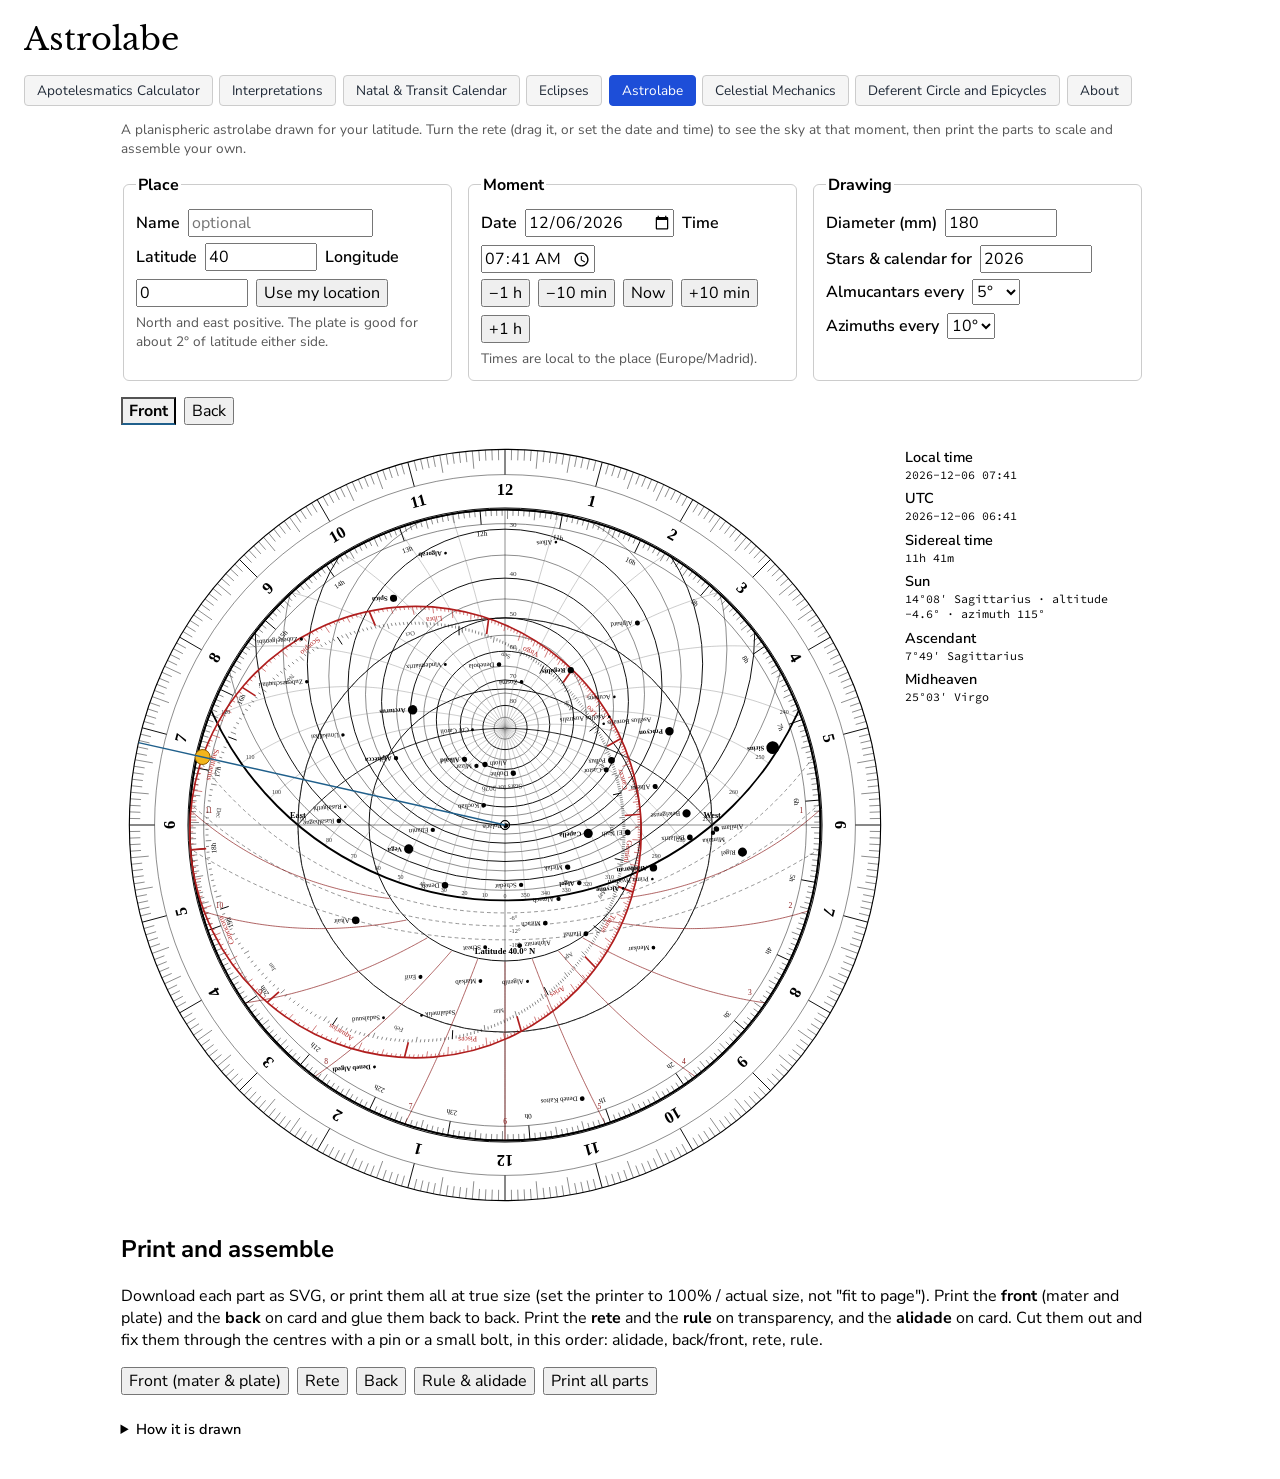
==== commit caae4698: "Publish site build" ====
--- a/astrolabe/index.html
+++ b/astrolabe/index.html
@@ -1,3 +1,8 @@
-<!DOCTYPE html><html lang="en" data-astro-cid-qzdxplf5><head><meta charset="utf-8"><meta name="viewport" content="width=device-width, initial-scale=1"><meta name="generator" content="Astro v7.1.6"><link rel="icon" type="image/svg+xml" href="/Apotelesmatics/icons/icon.svg"><link rel="icon" type="image/png" sizes="192x192" href="/Apotelesmatics/icons/icon-192.png"><link rel="apple-touch-icon" href="/Apotelesmatics/icons/apple-touch-icon.png"><link rel="manifest" href="/Apotelesmatics/manifest.webmanifest"><meta name="theme-color" content="#1e293b"><title>Astrolabe</title><style>.app-nav{flex-wrap:wrap;align-self:stretch;gap:.4rem;margin-bottom:.75rem;display:flex}.app-nav a{color:#1f2937;background:#f5f5f5;border:1px solid #ccc;border-radius:4px;padding:.4rem .75rem;font-size:.85rem;line-height:1.2;text-decoration:none;display:inline-block}.app-nav a:hover{background:#e8e8e8;border-color:#b5b5b5}.app-nav a[aria-current=page]{color:#fff;background:#1d4ed8;border-color:#1d4ed8}.app-nav a:focus-visible{outline-offset:2px;outline:2px solid #1d4ed8}@media print{.app-nav{display:none}}@font-face{font-family:Nunito Sans;src:url(/Apotelesmatics/fonts/NunitoSans-latin.woff2)format("woff2");font-weight:200 1000;font-display:swap;unicode-range:U+??,U+131,U+152-153,U+2BB-2BC,U+2C6,U+2DA,U+2DC,U+304,U+308,U+329,U+2000-206F,U+20AC,U+2122,U+2191,U+2193,U+2212,U+2215,U+FEFF,U+FFFD}@font-face{font-family:Nunito Sans;src:url(/Apotelesmatics/fonts/NunitoSans-latin-ext.woff2)format("woff2");font-weight:200 1000;font-display:swap;unicode-range:U+100-2BA,U+2BD-2C5,U+2C7-2CC,U+2CE-2D7,U+2DD-2FF,U+304,U+308,U+329,U+1D00-1DBF,U+1E00-1E9F,U+1EF2-1EFF,U+2020,U+20A0-20AB,U+20AD-20C0,U+2113,U+2C60-2C7F,U+A720-A7FF}@font-face{font-family:"Source Sans 3";src:url(/Apotelesmatics/fonts/SourceSans3-greek.woff2)format("woff2");font-weight:200 900;font-display:swap;unicode-range:U+370-377,U+37A-37F,U+384-38A,U+38C,U+38E-3A1,U+3A3-3FF}@font-face{font-family:Source Code Pro;src:url(/Apotelesmatics/fonts/SourceCodePro-latin.woff2)format("woff2");font-weight:200 900;font-display:swap;unicode-range:U+??,U+131,U+152-153,U+2BB-2BC,U+2C6,U+2DA,U+2DC,U+304,U+308,U+329,U+2000-206F,U+20AC,U+2122,U+2191,U+2193,U+2212,U+2215,U+FEFF,U+FFFD}@font-face{font-family:Source Code Pro;src:url(/Apotelesmatics/fonts/SourceCodePro-latin-ext.woff2)format("woff2");font-weight:200 900;font-display:swap;unicode-range:U+100-2BA,U+2BD-2C5,U+2C7-2CC,U+2CE-2D7,U+2DD-2FF,U+304,U+308,U+329,U+1D00-1DBF,U+1E00-1E9F,U+1EF2-1EFF,U+2020,U+20A0-20AB,U+20AD-20C4,U+2113,U+2C60-2C7F,U+A720-A7FF}@font-face{font-family:Libre Baskerville;src:url(/Apotelesmatics/fonts/LibreBaskerville-Regular-latin.woff2)format("woff2");font-weight:400;font-display:swap}:root{--font-sans:"Nunito Sans", "Source Sans 3", system-ui, sans-serif;--font-mono:"Source Code Pro", ui-monospace, monospace;--font-title:"Libre Baskerville", Georgia, "Times New Roman", serif}body{font-family:var(--font-sans)}button,input,select,textarea{font:inherit}body>h1{font-family:var(--font-title);font-weight:400}.app-updates-bar[data-astro-cid-t7mwtut6]{z-index:1000;color:#fff;background:#1e293b;border-radius:8px;align-items:center;gap:12px;max-width:calc(100vw - 32px);padding:10px 14px;font-size:.95rem;display:flex;position:fixed;bottom:16px;left:50%;transform:translate(-50%);box-shadow:0 4px 16px #00000040}.app-updates-bar[data-astro-cid-t7mwtut6][hidden]{display:none}.app-updates-bar[data-astro-cid-t7mwtut6] button[data-astro-cid-t7mwtut6]{cursor:pointer;font:inherit;border:none;border-radius:6px;padding:6px 12px}#app-updates-action[data-astro-cid-t7mwtut6]{color:#1e293b;background:#e8c468;font-weight:600}#app-updates-dismiss[data-astro-cid-t7mwtut6]{color:#fff;background:0 0;padding:2px 6px;font-size:1.2rem;line-height:1}@media print{.app-updates-bar[data-astro-cid-t7mwtut6]{display:none}}
-.astrolabe-app[data-astro-cid-rc6bcdsf]{max-width:64rem;margin:0 auto;padding:0 1rem 2rem}.attribution[data-astro-cid-rc6bcdsf],.hint[data-astro-cid-rc6bcdsf]{color:#555;font-size:.85rem}#astrolabe-form[data-astro-cid-rc6bcdsf]{flex-wrap:wrap;gap:.75rem;margin:1rem 0;display:flex}fieldset[data-astro-cid-rc6bcdsf]{border:1px solid #ccc;border-radius:6px;flex:18rem;padding:.5rem .75rem}legend[data-astro-cid-rc6bcdsf]{font-weight:700}.field[data-astro-cid-rc6bcdsf]{flex-wrap:wrap;align-items:center;gap:.5rem;margin:.35rem 0;display:flex}.field[data-astro-cid-rc6bcdsf] label[data-astro-cid-rc6bcdsf]{font-weight:600}.field[data-astro-cid-rc6bcdsf] input[data-astro-cid-rc6bcdsf][type=number]{width:6.5rem}.hint[data-astro-cid-rc6bcdsf]{margin:.25rem 0}.viewer[data-astro-cid-rc6bcdsf]{grid-template-columns:minmax(0,1fr) 15rem;align-items:start;gap:1rem;display:grid}.view-tabs[data-astro-cid-rc6bcdsf]{grid-column:1/-1;gap:.5rem;display:flex}.view-tabs[data-astro-cid-rc6bcdsf] button[data-astro-cid-rc6bcdsf][aria-selected=true]{border-bottom:2px solid #1f5f8b;font-weight:700}#astrolabe-mount[data-astro-cid-rc6bcdsf]{touch-action:none;max-width:100%}#astrolabe-mount[data-astro-cid-rc6bcdsf] svg{width:100%;height:auto;display:block}#astrolabe-mount[data-astro-cid-rc6bcdsf]{cursor:grab}#readout[data-astro-cid-rc6bcdsf]{margin:0;font-size:.9rem}#readout[data-astro-cid-rc6bcdsf] dt{margin-top:.4rem;font-weight:600}#readout[data-astro-cid-rc6bcdsf] dd{font-family:var(--font-mono);margin:0;font-size:.8125em}@media (width<=48rem){.viewer[data-astro-cid-rc6bcdsf]{grid-template-columns:1fr}}.downloads[data-astro-cid-rc6bcdsf]{margin-top:1.5rem}.method-notes[data-astro-cid-rc6bcdsf]{margin-top:1.5rem;font-size:.9rem}.method-notes[data-astro-cid-rc6bcdsf] summary[data-astro-cid-rc6bcdsf]{cursor:pointer;font-weight:600}#print-mount[data-astro-cid-rc6bcdsf]{display:none}@media print{.astrolabe-app[data-astro-cid-rc6bcdsf]>[data-astro-cid-rc6bcdsf]:not(#print-mount){display:none!important}#print-mount[data-astro-cid-rc6bcdsf]{display:block}#print-mount[data-astro-cid-rc6bcdsf] .print-page{break-after:page;justify-content:center;display:flex}body>h1[data-astro-cid-qzdxplf5]{display:none}}
-</style></head><body data-astro-cid-qzdxplf5><h1 data-astro-cid-qzdxplf5>Astrolabe</h1><div class="astrolabe-app" data-astro-cid-rc6bcdsf><nav class="app-nav"><a href="/Apotelesmatics/">Apotelesmatics Calculator</a><a href="/Apotelesmatics/interpret/">Interpretations</a><a href="/Apotelesmatics/calendar/">Natal &amp; Transit Calendar</a><a href="/Apotelesmatics/eclipses/">Eclipses</a><a href="/Apotelesmatics/astrolabe/" aria-current="page">Astrolabe</a><a href="/Apotelesmatics/models/">Celestial Mechanics</a><a href="/Apotelesmatics/cycles/">Deferent Circle and Epicycles</a></nav><p class="attribution" data-astro-cid-rc6bcdsf>A planispheric astrolabe drawn for your latitude. Turn the rete (drag it, or set the date and time) to see the sky at that moment, then print the parts to scale and assemble your own.</p><form id="astrolabe-form" data-astro-cid-rc6bcdsf><fieldset data-astro-cid-rc6bcdsf><legend data-astro-cid-rc6bcdsf>Place</legend><div class="field" data-astro-cid-rc6bcdsf><label for="place-label" data-astro-cid-rc6bcdsf>Name</label><input type="text" id="place-label" maxlength="40" placeholder="optional" data-astro-cid-rc6bcdsf></div><div class="field" data-astro-cid-rc6bcdsf><label for="latitude" data-astro-cid-rc6bcdsf>Latitude</label><input type="number" id="latitude" min="-75" max="75" step="0.01" value="40" data-astro-cid-rc6bcdsf><label for="longitude" data-astro-cid-rc6bcdsf>Longitude</label><input type="number" id="longitude" min="-180" max="180" step="0.01" value="0" data-astro-cid-rc6bcdsf><button type="button" id="geolocate-btn" data-astro-cid-rc6bcdsf>Use my location</button></div><p class="hint" data-astro-cid-rc6bcdsf>North and east positive. The plate is good for about 2&deg; of latitude either side.</p></fieldset><fieldset data-astro-cid-rc6bcdsf><legend data-astro-cid-rc6bcdsf>Moment</legend><div class="field" data-astro-cid-rc6bcdsf><label for="date-input" data-astro-cid-rc6bcdsf>Date</label><input type="date" id="date-input" data-astro-cid-rc6bcdsf><label for="time-input" data-astro-cid-rc6bcdsf>Time</label><input type="time" id="time-input" step="60" data-astro-cid-rc6bcdsf></div><div class="field" data-astro-cid-rc6bcdsf><button type="button" data-step="-60" data-astro-cid-rc6bcdsf>&minus;1 h</button><button type="button" data-step="-10" data-astro-cid-rc6bcdsf>&minus;10 min</button><button type="button" id="now-btn" data-astro-cid-rc6bcdsf>Now</button><button type="button" data-step="10" data-astro-cid-rc6bcdsf>+10 min</button><button type="button" data-step="60" data-astro-cid-rc6bcdsf>+1 h</button></div><p id="zone-note" class="hint" data-astro-cid-rc6bcdsf></p></fieldset><fieldset data-astro-cid-rc6bcdsf><legend data-astro-cid-rc6bcdsf>Drawing</legend><div class="field" data-astro-cid-rc6bcdsf><label for="diameter" data-astro-cid-rc6bcdsf>Diameter (mm)</label><input type="number" id="diameter" min="100" max="400" step="10" value="180" data-astro-cid-rc6bcdsf><label for="epoch-year" data-astro-cid-rc6bcdsf>Stars &amp; calendar for</label><input type="number" id="epoch-year" min="1" max="9999" step="1" data-astro-cid-rc6bcdsf></div><div class="field" data-astro-cid-rc6bcdsf><label for="almucantar-step" data-astro-cid-rc6bcdsf>Almucantars every</label><select id="almucantar-step" data-astro-cid-rc6bcdsf><option value="2" data-astro-cid-rc6bcdsf>2&deg;</option><option value="5" selected data-astro-cid-rc6bcdsf>5&deg;</option><option value="10" data-astro-cid-rc6bcdsf>10&deg;</option></select><label for="azimuth-step" data-astro-cid-rc6bcdsf>Azimuths every</label><select id="azimuth-step" data-astro-cid-rc6bcdsf><option value="5" data-astro-cid-rc6bcdsf>5&deg;</option><option value="10" selected data-astro-cid-rc6bcdsf>10&deg;</option><option value="15" data-astro-cid-rc6bcdsf>15&deg;</option></select></div></fieldset></form><div class="viewer" data-astro-cid-rc6bcdsf><div class="view-tabs" role="tablist" data-astro-cid-rc6bcdsf><button type="button" role="tab" id="tab-front" aria-selected="true" data-astro-cid-rc6bcdsf>Front</button><button type="button" role="tab" id="tab-back" aria-selected="false" data-astro-cid-rc6bcdsf>Back</button></div><div id="astrolabe-mount" aria-label="Astrolabe" data-astro-cid-rc6bcdsf></div><dl id="readout" data-astro-cid-rc6bcdsf></dl></div><section class="downloads" data-astro-cid-rc6bcdsf><h2 data-astro-cid-rc6bcdsf>Print and assemble</h2><p data-astro-cid-rc6bcdsf>Download each part as SVG, or print them all at true size (set the printer to 100% / actual size, not "fit to page"). Print the <strong data-astro-cid-rc6bcdsf>front</strong> (mater and plate) and the <strong data-astro-cid-rc6bcdsf>back</strong> on card and glue them back to back. Print the <strong data-astro-cid-rc6bcdsf>rete</strong> and the <strong data-astro-cid-rc6bcdsf>rule</strong> on transparency, and the <strong data-astro-cid-rc6bcdsf>alidade</strong> on card. Cut them out and fix them through the centres with a pin or a small bolt, in this order: alidade, back/front, rete, rule.</p><div class="field" data-astro-cid-rc6bcdsf><button type="button" data-part="front" data-astro-cid-rc6bcdsf>Front (mater &amp; plate)</button><button type="button" data-part="rete" data-astro-cid-rc6bcdsf>Rete</button><button type="button" data-part="back" data-astro-cid-rc6bcdsf>Back</button><button type="button" data-part="rule" data-astro-cid-rc6bcdsf>Rule &amp; alidade</button><button type="button" id="print-btn" data-astro-cid-rc6bcdsf>Print all parts</button></div></section><details class="method-notes" data-astro-cid-rc6bcdsf><summary data-astro-cid-rc6bcdsf>How it is drawn</summary><p data-astro-cid-rc6bcdsf>The sky is projected stereographically from the pole you cannot see onto the plane of the equator, as on historical astrolabes: circles stay circles and angles are kept. The plate's edge is the tropic farthest from your pole. On it are the horizon, almucantars (circles of equal altitude), azimuths numbered from north through east, the twilight lines (Sun 6&deg;, 12&deg; and 18&deg; down), and below the horizon the unequal (planetary) hours, traced exactly, not with the classical three-point circles. The limb is marked in hours (noon at the top) and degrees.</p><p data-astro-cid-rc6bcdsf>The rete carries the ecliptic, graduated in longitude and in the Sun's dates for the chosen year, a right-ascension rim, and the traditional fixed stars (the stars of medieval retes and of astrology; the royal and Behenian stars in bold) from the Yale Bright Star Catalogue, carried to the chosen year by proper motion and precession. Southern latitudes get the mirror-image southern astrolabe. The back has an altitude scale, the zodiac and a calendar for the chosen year (the alidade across a date shows the Sun's degree), and a shadow square.</p></details><div id="print-mount" aria-hidden="true" data-astro-cid-rc6bcdsf></div></div><script type="module" src="/Apotelesmatics/_astro/AstrolabeApp.astro_astro_type_script_index_0_lang.BN-oOnxJ.js"></script><div id="app-updates-bar" class="app-updates-bar" hidden data-astro-cid-t7mwtut6><span id="app-updates-message" data-astro-cid-t7mwtut6></span><button type="button" id="app-updates-action" data-astro-cid-t7mwtut6></button><button type="button" id="app-updates-dismiss" aria-label="Dismiss" data-astro-cid-t7mwtut6>&times;</button></div><script type="module">var e=document.getElementById(`app-updates-bar`),t=document.getElementById(`app-updates-message`),n=document.getElementById(`app-updates-action`),r=document.getElementById(`app-updates-dismiss`),i=null;function a(r,a,o){t.textContent=r,n.textContent=a,i=o,e.hidden=!1}if(n.addEventListener(`click`,()=>i?.()),r.addEventListener(`click`,()=>{e.hidden=!0}),window.addEventListener(`beforeinstallprompt`,t=>{t.preventDefault();let n=t;a(`Install Apotelesmatics Calculator to use it offline.`,`Install`,()=>{e.hidden=!0,n.prompt()})}),`serviceWorker`in navigator){let e=`/Apotelesmatics/`.replace(/\/?$/,`/`),t=!!navigator.serviceWorker.controller,n=!1;navigator.serviceWorker.addEventListener(`controllerchange`,()=>{!t||n||(n=!0,location.reload())});function r(e){a(`A new version has been downloaded.`,`Reload to update`,()=>e.postMessage(`skipWaiting`))}navigator.serviceWorker.register(`${e}sw.js`,{scope:e}).then(e=>{e.waiting&&t&&r(e.waiting),e.addEventListener(`updatefound`,()=>{let t=e.installing;t?.addEventListener(`statechange`,()=>{t.state===`installed`&&navigator.serviceWorker.controller&&r(t)})}),setInterval(()=>e.update().catch(()=>{}),36e5)}).catch(()=>{})}</script></body></html>+<!DOCTYPE html><html lang="en"><head><meta charset="utf-8"><meta name="viewport" content="width=device-width, initial-scale=1"><meta name="generator" content="Astro v7.1.6"><link rel="icon" type="image/svg+xml" href="/icons/icon.svg"><link rel="icon" type="image/png" sizes="192x192" href="/icons/icon-192.png"><link rel="apple-touch-icon" href="/icons/apple-touch-icon.png"><link rel="manifest" href="/manifest.webmanifest"><meta name="theme-color" content="#1e293b"><script>
+	try {
+		var t = localStorage.getItem('astro-app:theme');
+		var dark = t === 'dark' || (t !== 'light' && window.matchMedia('(prefers-color-scheme: dark)').matches);
+		document.documentElement.dataset.theme = dark ? 'dark' : 'light';
+	} catch (e) {}
+</script><title>Astrolabe</title><style>.astrolabe-app[data-astro-cid-rc6bcdsf]{max-width:64rem;margin:0 auto;padding:0 1rem 2rem}.attribution[data-astro-cid-rc6bcdsf],.hint[data-astro-cid-rc6bcdsf]{color:var(--lightningcss-light,#555)var(--lightningcss-dark,#9c9c9c);font-size:.85rem}#astrolabe-form[data-astro-cid-rc6bcdsf]{flex-wrap:wrap;gap:.75rem;margin:1rem 0;display:flex}fieldset[data-astro-cid-rc6bcdsf]{border:1px solid var(--lightningcss-light,#ccc)var(--lightningcss-dark,#3b3b3b);border-radius:6px;flex:18rem;padding:.5rem .75rem}legend[data-astro-cid-rc6bcdsf]{font-weight:700}.field[data-astro-cid-rc6bcdsf]{flex-wrap:wrap;align-items:center;gap:.5rem;margin:.35rem 0;display:flex}.field[data-astro-cid-rc6bcdsf] label[data-astro-cid-rc6bcdsf]{font-weight:600}.field[data-astro-cid-rc6bcdsf] input[data-astro-cid-rc6bcdsf][type=number]{width:6.5rem}.hint[data-astro-cid-rc6bcdsf]{margin:.25rem 0}.viewer[data-astro-cid-rc6bcdsf]{grid-template-columns:minmax(0,1fr) 15rem;align-items:start;gap:1rem;display:grid}.view-tabs[data-astro-cid-rc6bcdsf]{grid-column:1/-1;gap:.5rem;display:flex}.view-tabs[data-astro-cid-rc6bcdsf] button[data-astro-cid-rc6bcdsf][aria-selected=true]{border-bottom:2px solid var(--lightningcss-light,#1f5f8b)var(--lightningcss-dark,#619fcf);font-weight:700}#astrolabe-mount[data-astro-cid-rc6bcdsf]{touch-action:none;max-width:100%}#astrolabe-mount[data-astro-cid-rc6bcdsf] svg{width:100%;height:auto;display:block}:root[data-theme=dark] #astrolabe-mount[data-astro-cid-rc6bcdsf] svg{filter:invert()hue-rotate(180deg)}#astrolabe-mount[data-astro-cid-rc6bcdsf]{cursor:grab}#readout[data-astro-cid-rc6bcdsf]{margin:0;font-size:.9rem}#readout[data-astro-cid-rc6bcdsf] dt{margin-top:.4rem;font-weight:600}#readout[data-astro-cid-rc6bcdsf] dd{font-family:var(--font-mono);margin:0;font-size:.8125em}@media (width<=48rem){.viewer[data-astro-cid-rc6bcdsf]{grid-template-columns:1fr}}.downloads[data-astro-cid-rc6bcdsf]{margin-top:1.5rem}.method-notes[data-astro-cid-rc6bcdsf]{margin-top:1.5rem;font-size:.9rem}.method-notes[data-astro-cid-rc6bcdsf] summary[data-astro-cid-rc6bcdsf]{cursor:pointer;font-weight:600}#print-mount[data-astro-cid-rc6bcdsf]{display:none}@media print{.astrolabe-app[data-astro-cid-rc6bcdsf]>[data-astro-cid-rc6bcdsf]:not(#print-mount){display:none!important}#print-mount[data-astro-cid-rc6bcdsf]{display:block}#print-mount[data-astro-cid-rc6bcdsf] .print-page{break-after:page;justify-content:center;display:flex}}
+</style><link rel="stylesheet" href="/_astro/AppUpdates.CD6OBEKb.css"></head><body><header class="site-header"><h1>Astrolabe</h1><nav class="app-nav"><a href="/">Apotelesmatics Calculator</a><a href="/interpret/">Interpretations</a><a href="/calendar/">Natal &amp; Transit Calendar</a><a href="/eclipses/">Eclipses</a><a href="/astrolabe/" aria-current="page">Astrolabe</a><a href="/models/">Celestial Mechanics</a><a href="/cycles/">Deferent Circle and Epicycles</a><a href="/about/">About</a></nav><script type="module">for(let e of document.querySelectorAll(`.app-nav`)){let t=e.querySelector(`[aria-current="page"]`);t&&e.scrollWidth>e.clientWidth&&(e.scrollLeft=t.offsetLeft-e.offsetLeft-16)}</script></header><script type="module" src="/_astro/SiteHeader.astro_astro_type_script_index_0_lang.Cd1IFCp_.js"></script><div class="astrolabe-app" data-astro-cid-rc6bcdsf><p class="attribution" data-astro-cid-rc6bcdsf>A planispheric astrolabe drawn for your latitude. Turn the rete (drag it, or set the date and time) to see the sky at that moment, then print the parts to scale and assemble your own.</p><form id="astrolabe-form" data-astro-cid-rc6bcdsf><fieldset data-astro-cid-rc6bcdsf><legend data-astro-cid-rc6bcdsf>Place</legend><div class="field" data-astro-cid-rc6bcdsf><label for="place-label" data-astro-cid-rc6bcdsf>Name</label><input type="text" id="place-label" maxlength="40" placeholder="optional" data-astro-cid-rc6bcdsf></div><div class="field" data-astro-cid-rc6bcdsf><label for="latitude" data-astro-cid-rc6bcdsf>Latitude</label><input type="number" id="latitude" min="-75" max="75" step="0.01" value="40" data-astro-cid-rc6bcdsf><label for="longitude" data-astro-cid-rc6bcdsf>Longitude</label><input type="number" id="longitude" min="-180" max="180" step="0.01" value="0" data-astro-cid-rc6bcdsf><button type="button" id="geolocate-btn" data-astro-cid-rc6bcdsf>Use my location</button></div><p class="hint" data-astro-cid-rc6bcdsf>North and east positive. The plate is good for about 2&deg; of latitude either side.</p></fieldset><fieldset data-astro-cid-rc6bcdsf><legend data-astro-cid-rc6bcdsf>Moment</legend><div class="field" data-astro-cid-rc6bcdsf><label for="date-input" data-astro-cid-rc6bcdsf>Date</label><input type="date" id="date-input" data-astro-cid-rc6bcdsf><label for="time-input" data-astro-cid-rc6bcdsf>Time</label><input type="time" id="time-input" step="60" data-astro-cid-rc6bcdsf></div><div class="field" data-astro-cid-rc6bcdsf><button type="button" data-step="-60" data-astro-cid-rc6bcdsf>&minus;1 h</button><button type="button" data-step="-10" data-astro-cid-rc6bcdsf>&minus;10 min</button><button type="button" id="now-btn" data-astro-cid-rc6bcdsf>Now</button><button type="button" data-step="10" data-astro-cid-rc6bcdsf>+10 min</button><button type="button" data-step="60" data-astro-cid-rc6bcdsf>+1 h</button></div><p id="zone-note" class="hint" data-astro-cid-rc6bcdsf></p></fieldset><fieldset data-astro-cid-rc6bcdsf><legend data-astro-cid-rc6bcdsf>Drawing</legend><div class="field" data-astro-cid-rc6bcdsf><label for="diameter" data-astro-cid-rc6bcdsf>Diameter (mm)</label><input type="number" id="diameter" min="100" max="400" step="10" value="180" data-astro-cid-rc6bcdsf><label for="epoch-year" data-astro-cid-rc6bcdsf>Stars &amp; calendar for</label><input type="number" id="epoch-year" min="1" max="9999" step="1" data-astro-cid-rc6bcdsf></div><div class="field" data-astro-cid-rc6bcdsf><label for="almucantar-step" data-astro-cid-rc6bcdsf>Almucantars every</label><select id="almucantar-step" data-astro-cid-rc6bcdsf><option value="2" data-astro-cid-rc6bcdsf>2&deg;</option><option value="5" selected data-astro-cid-rc6bcdsf>5&deg;</option><option value="10" data-astro-cid-rc6bcdsf>10&deg;</option></select><label for="azimuth-step" data-astro-cid-rc6bcdsf>Azimuths every</label><select id="azimuth-step" data-astro-cid-rc6bcdsf><option value="5" data-astro-cid-rc6bcdsf>5&deg;</option><option value="10" selected data-astro-cid-rc6bcdsf>10&deg;</option><option value="15" data-astro-cid-rc6bcdsf>15&deg;</option></select></div></fieldset></form><div class="viewer" data-astro-cid-rc6bcdsf><div class="view-tabs" role="tablist" data-astro-cid-rc6bcdsf><button type="button" role="tab" id="tab-front" aria-selected="true" data-astro-cid-rc6bcdsf>Front</button><button type="button" role="tab" id="tab-back" aria-selected="false" data-astro-cid-rc6bcdsf>Back</button></div><div id="astrolabe-mount" aria-label="Astrolabe" data-astro-cid-rc6bcdsf></div><dl id="readout" data-astro-cid-rc6bcdsf></dl></div><section class="downloads" data-astro-cid-rc6bcdsf><h2 data-astro-cid-rc6bcdsf>Print and assemble</h2><p data-astro-cid-rc6bcdsf>Download each part as SVG, or print them all at true size (set the printer to 100% / actual size, not "fit to page"). Print the <strong data-astro-cid-rc6bcdsf>front</strong> (mater and plate) and the <strong data-astro-cid-rc6bcdsf>back</strong> on card and glue them back to back. Print the <strong data-astro-cid-rc6bcdsf>rete</strong> and the <strong data-astro-cid-rc6bcdsf>rule</strong> on transparency, and the <strong data-astro-cid-rc6bcdsf>alidade</strong> on card. Cut them out and fix them through the centres with a pin or a small bolt, in this order: alidade, back/front, rete, rule.</p><div class="field" data-astro-cid-rc6bcdsf><button type="button" data-part="front" data-astro-cid-rc6bcdsf>Front (mater &amp; plate)</button><button type="button" data-part="rete" data-astro-cid-rc6bcdsf>Rete</button><button type="button" data-part="back" data-astro-cid-rc6bcdsf>Back</button><button type="button" data-part="rule" data-astro-cid-rc6bcdsf>Rule &amp; alidade</button><button type="button" id="print-btn" data-astro-cid-rc6bcdsf>Print all parts</button></div></section><details class="method-notes" data-astro-cid-rc6bcdsf><summary data-astro-cid-rc6bcdsf>How it is drawn</summary><p data-astro-cid-rc6bcdsf>The sky is projected stereographically from the pole you cannot see onto the plane of the equator, as on historical astrolabes: circles stay circles and angles are kept. The plate's edge is the tropic farthest from your pole. On it are the horizon, almucantars (circles of equal altitude), azimuths numbered from north through east, the twilight lines (Sun 6&deg;, 12&deg; and 18&deg; down), and below the horizon the unequal (planetary) hours, traced exactly, not with the classical three-point circles. The limb is marked in hours (noon at the top) and degrees.</p><p data-astro-cid-rc6bcdsf>The rete carries the ecliptic, graduated in longitude and in the Sun's dates for the chosen year, a right-ascension rim, and the traditional fixed stars (the stars of medieval retes and of astrology; the royal and Behenian stars in bold) from the Yale Bright Star Catalogue, carried to the chosen year by proper motion and precession. Southern latitudes get the mirror-image southern astrolabe. The back has an altitude scale, the zodiac and a calendar for the chosen year (the alidade across a date shows the Sun's degree), and a shadow square.</p></details><div id="print-mount" aria-hidden="true" data-astro-cid-rc6bcdsf></div></div><script type="module" src="/_astro/AstrolabeApp.astro_astro_type_script_index_0_lang.C9LU1jag.js"></script><div id="app-updates-bar" class="app-updates-bar" hidden data-astro-cid-t7mwtut6><span id="app-updates-message" data-astro-cid-t7mwtut6></span><button type="button" id="app-updates-action" data-astro-cid-t7mwtut6></button><button type="button" id="app-updates-dismiss" aria-label="Dismiss" data-astro-cid-t7mwtut6>&times;</button></div><script type="module" src="/_astro/AppUpdates.astro_astro_type_script_index_0_lang.Cph-8tTa.js"></script></body></html>
--- a/_astro/AppUpdates.CD6OBEKb.css
+++ b/_astro/AppUpdates.CD6OBEKb.css
@@ -0,0 +1 @@
+.site-header{box-sizing:border-box;width:100%;margin-bottom:.75rem;padding:0 1rem}.site-header h1{font-family:var(--font-title);white-space:nowrap;text-overflow:ellipsis;margin:.6em 0 .5em;font-size:2rem;font-weight:400;line-height:1.25;overflow:hidden}html{scrollbar-gutter:stable}.app-nav{flex-wrap:wrap;gap:.4rem;display:flex}.app-nav a{color:var(--lightningcss-light,#1f2937)var(--lightningcss-dark,#b1bed0);background:var(--lightningcss-light,#f5f5f5)var(--lightningcss-dark,#191919);border:1px solid var(--lightningcss-light,#ccc)var(--lightningcss-dark,#3b3b3b);border-radius:4px;padding:.4rem .75rem;font-size:.85rem;line-height:1.2;text-decoration:none;display:inline-block}.app-nav a:hover{background:var(--lightningcss-light,#e8e8e8)var(--lightningcss-dark,#232323);border-color:var(--lightningcss-light,#b5b5b5)var(--lightningcss-dark,#505050)}.app-nav a[aria-current=page]{color:#fff;border-color:var(--lightningcss-light,#1d4ed8)var(--lightningcss-dark,#5f8ffb);background:#1d4ed8}.app-nav a:focus-visible{outline-offset:2px;outline:2px solid var(--lightningcss-light,#1d4ed8)var(--lightningcss-dark,#5f8ffb)}@media (width<=820px){.app-nav{scrollbar-width:none;-webkit-overflow-scrolling:touch;flex-wrap:nowrap;padding-bottom:.15rem;overflow-x:auto}.app-nav::-webkit-scrollbar{display:none}.app-nav a{white-space:nowrap;border-radius:999px;flex:none;padding:.5rem .8rem}.site-header{margin-bottom:.5rem;padding:0 .75rem}.site-header h1{margin:calc(env(safe-area-inset-top,0px) + 1.25rem) 0 .5rem;font-size:1.6rem}}@media print{.site-header,.app-nav{display:none}}:root{--lightningcss-light:initial;--lightningcss-dark: ;color-scheme:light}:root[data-theme=dark]{--lightningcss-light: ;--lightningcss-dark:initial;color-scheme:dark}@media print{:root,:root[data-theme=dark]{--lightningcss-light:initial;--lightningcss-dark: ;color-scheme:light}}@font-face{font-family:Nunito Sans;src:url(/fonts/NunitoSans-latin.woff2)format("woff2");font-weight:200 1000;font-display:swap;unicode-range:U+??,U+131,U+152-153,U+2BB-2BC,U+2C6,U+2DA,U+2DC,U+304,U+308,U+329,U+2000-206F,U+20AC,U+2122,U+2191,U+2193,U+2212,U+2215,U+FEFF,U+FFFD}@font-face{font-family:Nunito Sans;src:url(/fonts/NunitoSans-latin-ext.woff2)format("woff2");font-weight:200 1000;font-display:swap;unicode-range:U+100-2BA,U+2BD-2C5,U+2C7-2CC,U+2CE-2D7,U+2DD-2FF,U+304,U+308,U+329,U+1D00-1DBF,U+1E00-1E9F,U+1EF2-1EFF,U+2020,U+20A0-20AB,U+20AD-20C0,U+2113,U+2C60-2C7F,U+A720-A7FF}@font-face{font-family:"Source Sans 3";src:url(/fonts/SourceSans3-greek.woff2)format("woff2");font-weight:200 900;font-display:swap;unicode-range:U+370-377,U+37A-37F,U+384-38A,U+38C,U+38E-3A1,U+3A3-3FF}@font-face{font-family:Source Code Pro;src:url(/fonts/SourceCodePro-latin.woff2)format("woff2");font-weight:200 900;font-display:swap;unicode-range:U+??,U+131,U+152-153,U+2BB-2BC,U+2C6,U+2DA,U+2DC,U+304,U+308,U+329,U+2000-206F,U+20AC,U+2122,U+2191,U+2193,U+2212,U+2215,U+FEFF,U+FFFD}@font-face{font-family:Source Code Pro;src:url(/fonts/SourceCodePro-latin-ext.woff2)format("woff2");font-weight:200 900;font-display:swap;unicode-range:U+100-2BA,U+2BD-2C5,U+2C7-2CC,U+2CE-2D7,U+2DD-2FF,U+304,U+308,U+329,U+1D00-1DBF,U+1E00-1E9F,U+1EF2-1EFF,U+2020,U+20A0-20AB,U+20AD-20C4,U+2113,U+2C60-2C7F,U+A720-A7FF}@font-face{font-family:Libre Baskerville;src:url(/fonts/LibreBaskerville-Regular-latin.woff2)format("woff2");font-weight:400;font-display:swap}:root{--font-sans:"Nunito Sans", "Source Sans 3", system-ui, sans-serif;--font-mono:"Source Code Pro", ui-monospace, monospace;--font-title:"Libre Baskerville", Georgia, "Times New Roman", serif}body{font-family:var(--font-sans)}button,input,select,textarea{font:inherit}.app-updates-bar[data-astro-cid-t7mwtut6]{z-index:1000;color:#fff;background:#1e293b;border-radius:8px;align-items:center;gap:12px;max-width:calc(100vw - 32px);padding:10px 14px;font-size:.95rem;display:flex;position:fixed;bottom:16px;left:50%;transform:translate(-50%);box-shadow:0 4px 16px #00000040}.app-updates-bar[data-astro-cid-t7mwtut6][hidden]{display:none}.app-updates-bar[data-astro-cid-t7mwtut6] button[data-astro-cid-t7mwtut6]{cursor:pointer;font:inherit;border:none;border-radius:6px;padding:6px 12px}#app-updates-action[data-astro-cid-t7mwtut6]{color:#1e293b;background:#e8c468;font-weight:600}#app-updates-dismiss[data-astro-cid-t7mwtut6]{color:#fff;background:0 0;padding:2px 6px;font-size:1.2rem;line-height:1}@media print{.app-updates-bar[data-astro-cid-t7mwtut6]{display:none}}
